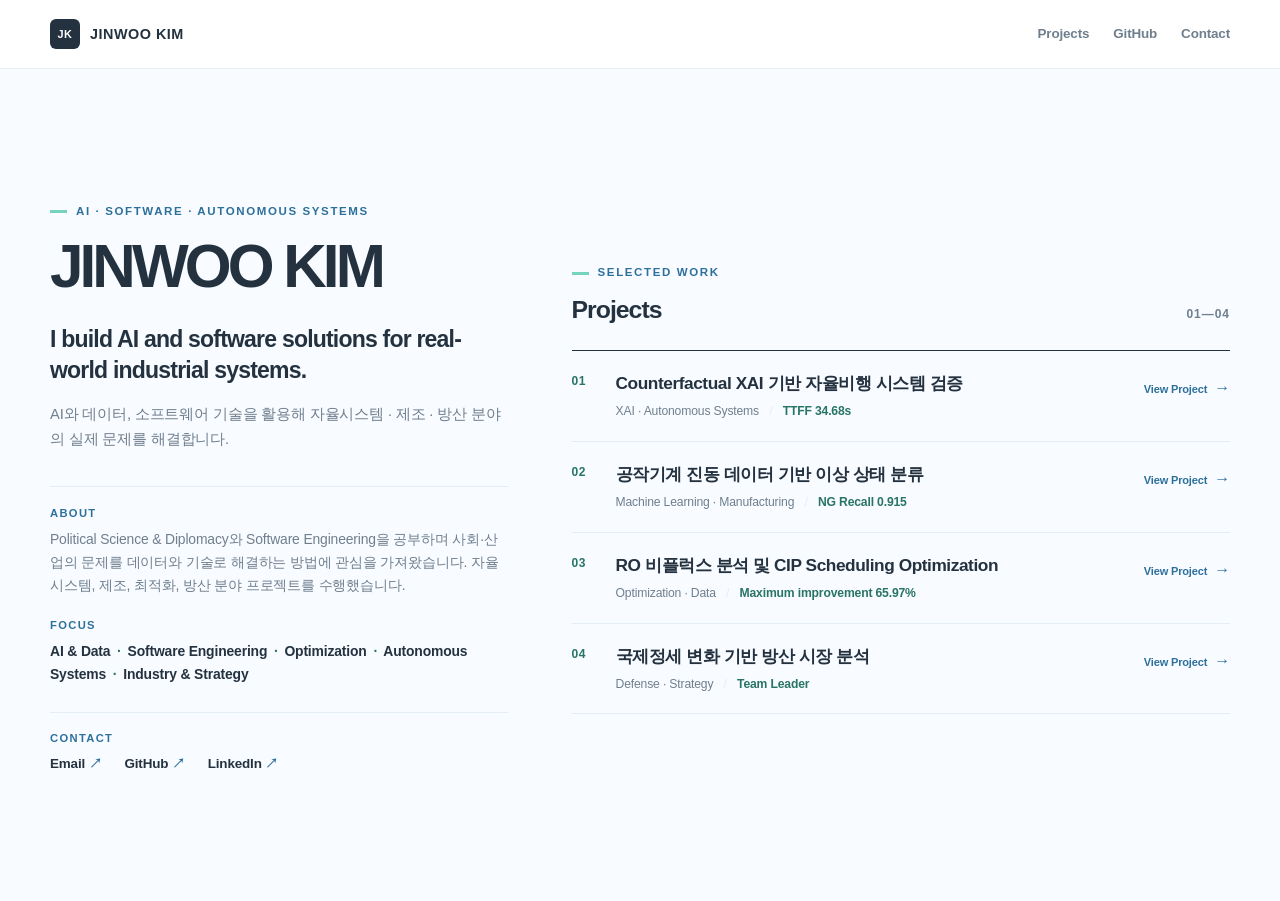
==== index.html @ 72ee658a "manual" ====
<!doctype html>
<html lang="ko">
<head>
  <meta charset="utf-8">
  <meta name="viewport" content="width=device-width, initial-scale=1">
  <title>JINWOO KIM | AI & Software Portfolio</title>
  <meta name="description" content="김진우의 AI·소프트웨어 포트폴리오. 자율시스템, 제조, 최적화, 방산 프로젝트를 소개합니다.">
  <link rel="icon" href="assets/favicon.svg" type="image/svg+xml">
  <link rel="stylesheet" href="style.css">
</head>
<body class="home-page">
  <a class="skip-link" href="#main">본문으로 건너뛰기</a>
  <nav class="nav" aria-label="주요 메뉴">
    <div class="container nav-inner">
      <a class="brand" href="index.html"><span class="brand-mark">JK</span>JINWOO KIM</a>
      <button class="nav-toggle" type="button" aria-controls="primary-navigation" aria-expanded="false" aria-label="메뉴 열기"><span></span><span></span><span></span></button>
      <div class="nav-links" id="primary-navigation">
        <a href="#projects">Projects</a>
        <a href="https://github.com/kjw0105" target="_blank" rel="noopener noreferrer">GitHub</a>
        <a href="#contact">Contact</a>
      </div>
    </div>
  </nav>

  <main class="container home-layout" id="main">
    <section class="home-intro" aria-labelledby="home-name">
      <p class="kicker">AI · Software · Autonomous Systems</p>
      <h1 id="home-name">JINWOO KIM</h1>
      <p class="home-statement">I build AI and software solutions for real-world industrial systems.</p>
      <p class="home-description">AI와 데이터, 소프트웨어 기술을 활용해 자율시스템 · 제조 · 방산 분야의 실제 문제를 해결합니다.</p>

      <div class="home-about">
        <h2>About</h2>
        <p>Political Science & Diplomacy와 Software Engineering을 공부하며 사회·산업의 문제를 데이터와 기술로 해결하는 방법에 관심을 가져왔습니다. 자율시스템, 제조, 최적화, 방산 분야 프로젝트를 수행했습니다.</p>
      </div>

      <div class="home-focus">
        <h2>Focus</h2>
        <p>AI & Data <span>·</span> Software Engineering <span>·</span> Optimization <span>·</span> Autonomous Systems <span>·</span> Industry & Strategy</p>
      </div>
    </section>

    <section class="home-projects" id="projects" aria-labelledby="projects-heading">
      <div class="home-projects-head">
        <p class="kicker">Selected Work</p>
        <h2 id="projects-heading">Projects <span>01—04</span></h2>
      </div>
      <div class="project-previews">
        <a class="project-preview" href="projects/autonomous-xai.html">
          <span class="preview-number">01</span>
          <span class="preview-content"><strong>Counterfactual XAI 기반 자율비행 시스템 검증</strong><span class="preview-meta">XAI · Autonomous Systems <span class="preview-separator">/</span> <em>TTFF 34.68s</em></span></span>
          <span class="preview-action">View Project <span aria-hidden="true">→</span></span>
        </a>
        <a class="project-preview" href="projects/manufacturing-xgb.html">
          <span class="preview-number">02</span>
          <span class="preview-content"><strong>공작기계 진동 데이터 기반 이상 상태 분류</strong><span class="preview-meta">Machine Learning · Manufacturing <span class="preview-separator">/</span> <em>NG Recall 0.915</em></span></span>
          <span class="preview-action">View Project <span aria-hidden="true">→</span></span>
        </a>
        <a class="project-preview" href="projects/ro-optimization.html">
          <span class="preview-number">03</span>
          <span class="preview-content"><strong>RO 비플럭스 분석 및 CIP Scheduling Optimization</strong><span class="preview-meta">Optimization · Data <span class="preview-separator">/</span> <em>Maximum improvement 65.97%</em></span></span>
          <span class="preview-action">View Project <span aria-hidden="true">→</span></span>
        </a>
        <a class="project-preview" href="projects/defense-strategy.html">
          <span class="preview-number">04</span>
          <span class="preview-content"><strong>국제정세 변화 기반 방산 시장 분석</strong><span class="preview-meta">Defense · Strategy <span class="preview-separator">/</span> <em>Team Leader</em></span></span>
          <span class="preview-action">View Project <span aria-hidden="true">→</span></span>
        </a>
      </div>
    </section>

    <section class="home-contact" id="contact" aria-labelledby="contact-heading">
      <h2 id="contact-heading">Contact</h2>
      <div class="contact-links">
        <a href="mailto:woozzang2016@naver.com">Email <span aria-hidden="true">↗</span></a>
        <a href="https://github.com/kjw0105" target="_blank" rel="noopener noreferrer">GitHub <span aria-hidden="true">↗</span></a>
        <a href="https://www.linkedin.com/in/%EC%A7%84%EC%9A%B0-%EA%B9%80-48b9b2416/" target="_blank" rel="noopener noreferrer">LinkedIn <span aria-hidden="true">↗</span></a>
      </div>
    </section>
  </main>
  <script src="script.js"></script>
</body>
</html>
---- style.css ----
:root {
  --bg: #F8FBFF;
  --surface: #FFFFFF;
  --ink: #243240;
  --text: #243240;
  --muted: #6F7F8E;
  --line: #E4EDF2;
  --accent: #5BA7D9;
  --accent-ink: #2D709B;
  --mint: #75D3BE;
  --mint-ink: #287564;
  --mint-soft: #EAF9F5;
  --max: 1180px;
}

* { box-sizing: border-box; }
html { scroll-behavior: smooth; scroll-padding-top: 86px; }
body {
  margin: 0;
  background: var(--bg);
  color: var(--text);
  font: 400 1rem/1.7 Inter, Pretendard, -apple-system, BlinkMacSystemFont, "Segoe UI", sans-serif;
  letter-spacing: -.01em;
}
a { color: inherit; text-decoration: none; }
:focus-visible { outline: 3px solid var(--accent-ink); outline-offset: 4px; }
.container { width: min(var(--max), calc(100% - 48px)); margin: 0 auto; }
.skip-link { position: fixed; top: -80px; left: 16px; z-index: 100; padding: 10px 16px; background: var(--ink); color: #fff; }
.skip-link:focus { top: 12px; }

/* Navigation */
.nav { position: sticky; top: 0; z-index: 30; background: var(--surface); border-bottom: 1px solid var(--line); }
.nav-inner { min-height: 68px; display: flex; align-items: center; justify-content: space-between; gap: 24px; }
.brand { display: inline-flex; align-items: center; gap: 10px; font-size: .9rem; font-weight: 800; letter-spacing: .035em; white-space: nowrap; }
.brand-mark { display: grid; place-items: center; width: 30px; height: 30px; border-radius: 6px; background: var(--ink); color: #fff; font-size: .68rem; }
.nav-links { display: flex; align-items: center; gap: 24px; color: var(--muted); font-size: .84rem; font-weight: 650; }
.nav-links a:hover { color: var(--accent-ink); }
.nav-toggle { display: none; width: 44px; height: 44px; padding: 11px; border: 1px solid var(--line); background: var(--surface); cursor: pointer; }
.nav-toggle span { display: block; height: 2px; margin: 4px 0; background: var(--ink); }

/* Shared type and sections */
.kicker { display: inline-flex; align-items: center; gap: 9px; color: var(--accent-ink); font-size: .72rem; font-weight: 800; letter-spacing: .14em; text-transform: uppercase; }
.kicker::before { content: ""; width: 17px; height: 3px; background: var(--mint); }
.grid { display: grid; gap: 24px; }
.grid-2 { grid-template-columns: repeat(2, minmax(0, 1fr)); }
.grid-3 { grid-template-columns: repeat(3, minmax(0, 1fr)); }
.card h3 { margin: 8px 0 0; color: var(--ink); font-size: 1.16rem; line-height: 1.3; }
.card p { margin: 8px 0 0; color: var(--muted); }
.focus-index { color: var(--accent-ink); font-size: .76rem; font-weight: 800; letter-spacing: .08em; }

/* Footer */
.footer { margin-top: 34px; padding: 72px 0 52px; border-top: 1px solid var(--ink); background: var(--surface); }
.footer h2 { max-width: 790px; margin: 14px 0 0; color: var(--ink); font-size: clamp(2rem, 3.5vw, 3.2rem); font-weight: 750; line-height: 1.2; letter-spacing: -.045em; }
.footer-note { margin-top: 64px; padding-top: 14px; border-top: 1px solid var(--line); color: var(--muted); font-size: .73rem; }

/* Case study pages */
.page-hero { padding: 80px 0 70px; }
.page-hero h1 { max-width: 1000px; margin: 18px 0 0; color: var(--ink); font-size: clamp(2.15rem, 4vw, 3.65rem); font-weight: 760; line-height: 1.22; letter-spacing: -.05em; }
.lead { max-width: 780px; color: var(--muted); font-size: 1.04rem; }
.page-hero .lead { max-width: 780px; margin-top: 21px; }
.page-meta { display: flex; flex-wrap: wrap; gap: 8px 0; margin-top: 27px; }
.meta-pill { padding: 0 13px; border-left: 1px solid var(--line); color: var(--muted); font-size: .78rem; font-weight: 650; }
.meta-pill:first-child { padding-left: 0; border-left: 0; }
.project-section { padding: 70px 0; border-top: 1px solid var(--line); }
.project-section h2 { margin: 0 0 20px; color: var(--accent-ink); font-size: .78rem; font-weight: 800; letter-spacing: .12em; text-transform: uppercase; }
.project-section p { max-width: 900px; color: var(--muted); }
.project-section p b { color: var(--ink); }
.project-section .callout { max-width: 900px; margin: 30px 0; padding: 0 0 0 22px; border-left: 3px solid var(--accent); color: var(--ink); font-size: clamp(1.35rem, 2.2vw, 2rem); font-weight: 680; line-height: 1.45; letter-spacing: -.035em; }
.detail-subhead { margin: 0 0 16px; color: var(--ink); font-size: 1.18rem; }
.contribution-list { margin-top: 22px; }
.contribution-list .card { min-width: 0; padding: 20px 12px 0 0; border-top: 1px solid var(--ink); }
.contribution-list .card h3 { margin-top: 12px; }
.contribution-list .card p { font-size: .9rem; }
.approach-note { margin-top: 24px; }
.flow { display: grid; grid-template-columns: repeat(6, minmax(0, 1fr)); gap: 12px; margin: 30px 0; }
.flow-four { grid-template-columns: repeat(4, minmax(0, 1fr)); }
.flow-step { min-width: 0; padding: 12px 8px 0 0; border-top: 2px solid var(--ink); }
.flow-step b { display: block; color: var(--accent-ink); font-size: .72rem; margin-bottom: 10px; }
.flow-step span { color: var(--text); font-size: .86rem; font-weight: 600; line-height: 1.4; overflow-wrap: anywhere; }
.stat-grid { display: grid; grid-template-columns: repeat(4, minmax(0, 1fr)); gap: 20px; margin: 28px 0; }
.stat-box { min-width: 0; padding-top: 13px; border-top: 1px solid var(--line); }
.stat-box strong { display: block; color: var(--ink); font-size: clamp(1.55rem, 2.8vw, 2.5rem); font-weight: 760; line-height: 1.15; letter-spacing: -.05em; overflow-wrap: anywhere; }
.stat-box span { display: block; margin-top: 6px; color: var(--muted); font-size: .78rem; }
.result-section { border-top: 2px solid var(--accent); background: var(--surface); }
.result-section .stat-grid { margin: 34px 0; }
.result-section .stat-box { border-top: 2px solid var(--mint); }
.result-section .stat-box strong { color: var(--ink); font-size: clamp(2rem, 4.1vw, 3.65rem); }
.chart-card { max-width: 960px; margin: 30px 0; padding: 28px 0 12px; border-top: 1px solid var(--line); border-bottom: 1px solid var(--line); }
.bar-row { display: grid; grid-template-columns: 110px minmax(0, 1fr) 90px; gap: 20px; align-items: center; margin: 14px 0; font-size: .86rem; }
.bar-row b { color: var(--ink); text-align: right; }
.bar-track { height: 8px; background: var(--line); overflow: hidden; }
.bar-fill { height: 100%; background: var(--accent); }
.table-wrap { max-width: 960px; overflow-x: auto; margin: 28px 0; }
table { width: 100%; border-collapse: collapse; }
caption { padding-bottom: 10px; color: var(--ink); text-align: left; font-weight: 700; }
th, td { padding: 11px 15px; border-top: 1px solid var(--line); text-align: left; font-size: .9rem; }
th { color: var(--ink); }
.em-row { color: var(--mint-ink); background: var(--mint-soft); font-weight: 700; }
.qual-result { color: var(--ink) !important; font-size: clamp(1.35rem, 2.1vw, 1.8rem); font-weight: 650; line-height: 1.5; }
.figure-placeholder { max-width: 960px; margin: 44px 0 0; }
.figure-frame { display: grid; place-items: center; min-height: 240px; padding: 24px; border: 1px dashed var(--line); background: var(--surface); color: var(--muted); text-align: center; font-size: .82rem; letter-spacing: .025em; }
.figure-frame img { display: block; width: 100%; height: auto; max-height: 620px; object-fit: contain; }
.figure-placeholder figcaption { margin-top: 10px; color: var(--muted); font-size: .77rem; font-weight: 650; }
.lesson-section { padding-top: 54px; padding-bottom: 64px; }
.lesson { max-width: 830px; padding-left: 18px; border-left: 3px solid var(--mint); }
.lesson small { color: var(--mint-ink); font-size: .73rem; font-weight: 800; letter-spacing: .12em; }
.lesson strong { display: block; margin-top: 12px; color: var(--ink); font-size: clamp(1.18rem, 1.8vw, 1.5rem); font-weight: 700; letter-spacing: -.03em; }
.lesson p { margin: 12px 0 0; color: var(--muted); }
.next-project { display: flex; align-items: center; justify-content: space-between; gap: 20px; padding: 16px 0; border-top: 1px solid var(--ink); }
.next-project small { color: var(--accent-ink); font-size: .72rem; font-weight: 750; letter-spacing: .1em; text-transform: uppercase; }
.next-project h3 { margin: 5px 0 0; color: var(--ink); font-size: clamp(1.1rem, 2vw, 1.45rem); }
.next-project > span { color: var(--accent-ink); font-size: 1.7rem; }
.next-project:hover h3 { color: var(--accent-ink); }

/* Case studies: figure and text get separate scenes */
.page-hero { display: flex; align-items: center; min-height: 75svh; padding: 76px 0; }
.page-hero > .container { width: min(var(--max), calc(100% - 48px)); }
.project-section { display: flex; align-items: center; min-height: 72svh; padding: 78px 0; }
.project-section > .container { width: min(var(--max), calc(100% - 48px)); }
.project-section.figure-scene { min-height: 88svh; background: var(--surface); }
.figure-scene .figure-placeholder { max-width: 1080px; margin: 25px 0 0; }
.figure-scene .figure-frame { min-height: min(58svh, 630px); }
.figure-scene .figure-placeholder figcaption { margin-top: 12px; }
.project-section.lesson-section { min-height: 60svh; }
.project-section.next-section { min-height: 0; padding: 34px 0; }

@media (max-width: 920px) {
  .nav-toggle { display: block; margin-left: auto; flex: none; }
  .nav-inner { position: relative; }
  .nav-links { display: none; position: absolute; top: calc(100% - 1px); left: 0; right: 0; flex-direction: column; align-items: stretch; gap: 0; padding: 12px 20px; border: 1px solid var(--line); background: var(--surface); box-shadow: 0 12px 28px rgba(36,50,64,.09); }
  .nav-links.is-open { display: flex; }
  .nav-links a { padding: 10px 8px; }
  .flow { grid-template-columns: repeat(3, minmax(0, 1fr)); }
  .flow-four { grid-template-columns: repeat(2, minmax(0, 1fr)); }
  .stat-grid { grid-template-columns: repeat(2, minmax(0, 1fr)); }
}

@media (max-width: 680px) {
  .container { width: min(var(--max), calc(100% - 32px)); }
  .page-hero h1 { font-size: clamp(2rem, 7vw, 2.8rem); }
  .grid-2, .grid-3 { grid-template-columns: 1fr; }
  .flow, .flow-four { grid-template-columns: repeat(2, minmax(0, 1fr)); }
  .figure-frame { min-height: 180px; }
  .page-hero, .project-section, .project-section.figure-scene, .project-section.lesson-section { min-height: 0; }
  .page-hero > .container, .project-section > .container { width: min(var(--max), calc(100% - 32px)); }
  .page-hero { display: block; padding: 72px 0; }
  .project-section { display: block; padding: 68px 0; }
  .project-section.figure-scene { padding: 70px 0; }
  .figure-scene .figure-frame { min-height: 260px; }
}

@media (max-width: 420px) {
  .brand { font-size: .78rem; }
  .bar-row { grid-template-columns: 65px minmax(0, 1fr) 68px; gap: 9px; font-size: .75rem; }
  .stat-grid { gap: 16px; }
  .stat-box strong { font-size: 1.55rem; }
}

@media (prefers-reduced-motion: reduce) {
  html { scroll-behavior: auto; }
}

/* Home: a compact index to the four case studies */
.home-layout {
  display: grid;
  grid-template-areas: "intro projects" "contact projects";
  grid-template-columns: minmax(0, .82fr) minmax(0, 1.18fr);
  grid-template-rows: auto auto;
  column-gap: clamp(44px, 5vw, 86px);
  row-gap: 26px;
  align-content: center;
  min-height: calc(100svh - 68px);
  padding: clamp(42px, 5vh, 70px) 0;
}
.home-layout > section { min-width: 0; padding: 0; }
.home-intro { grid-area: intro; }
.home-intro .kicker, .home-projects-head .kicker { margin: 0; }
.home-intro h1 {
  margin: 15px 0 0;
  color: var(--ink);
  font-size: clamp(3rem, 4.7vw, 4.5rem);
  font-weight: 800;
  line-height: 1.02;
  letter-spacing: -.065em;
  white-space: nowrap;
}
.home-statement { max-width: 560px; margin: 26px 0 0; color: var(--ink); font-size: clamp(1.22rem, 1.8vw, 1.55rem); font-weight: 650; line-height: 1.36; letter-spacing: -.035em; }
.home-description { max-width: 540px; margin: 16px 0 0; color: var(--muted); font-size: .92rem; line-height: 1.65; }
.home-about { margin-top: 35px; padding-top: 17px; border-top: 1px solid var(--line); }
.home-focus { margin-top: 19px; }
.home-about h2, .home-focus h2, .home-contact h2 { margin: 0 0 5px; color: var(--accent-ink); font-size: .7rem; font-weight: 800; letter-spacing: .12em; text-transform: uppercase; }
.home-about p, .home-focus p { margin: 0; color: var(--muted); font-size: .87rem; line-height: 1.65; }
.home-focus p { color: var(--ink); font-weight: 600; }
.home-focus p span { margin: 0 3px; color: var(--mint-ink); }
.home-projects { grid-area: projects; align-self: center; }
.home-projects-head { margin-bottom: 19px; }
.home-projects-head h2 { display: flex; align-items: baseline; justify-content: space-between; gap: 15px; margin: 6px 0 0; color: var(--ink); font-size: 1.55rem; font-weight: 750; letter-spacing: -.04em; }
.home-projects-head h2 span { color: var(--muted); font-size: .75rem; font-weight: 700; letter-spacing: .08em; }
.project-previews { border-top: 1px solid var(--ink); }
.project-preview {
  display: grid;
  grid-template-columns: 28px minmax(0, 1fr) auto;
  gap: 16px;
  align-items: start;
  padding: 20px 0;
  border-bottom: 1px solid var(--line);
  transition: border-color .2s, background .2s;
}
.preview-number { color: var(--mint-ink); font-size: .75rem; font-weight: 800; letter-spacing: .04em; }
.preview-content { display: grid; gap: 8px; min-width: 0; }
.preview-content strong { color: var(--ink); font-size: clamp(1.01rem, 1.35vw, 1.19rem); font-weight: 720; line-height: 1.4; letter-spacing: -.025em; overflow-wrap: anywhere; }
.preview-meta { color: var(--muted); font-size: .76rem; line-height: 1.45; }
.preview-meta em { color: var(--mint-ink); font-style: normal; font-weight: 750; }
.preview-separator { margin: 0 7px; color: var(--line); }
.preview-action { padding-top: 3px; color: var(--accent-ink); font-size: .69rem; font-weight: 800; white-space: nowrap; }
.preview-action span { margin-left: 4px; font-size: 1rem; }
.project-preview:hover { border-bottom-color: var(--mint); background: var(--mint-soft); }
.project-preview:hover .preview-content strong, .project-preview:hover .preview-action { color: var(--accent-ink); }
.home-contact { grid-area: contact; border-top: 1px solid var(--line); padding-top: 16px !important; }
.contact-links { display: flex; flex-wrap: wrap; gap: 8px 23px; }
.contact-links a { color: var(--ink); font-size: .84rem; font-weight: 700; }
.contact-links a span { color: var(--accent-ink); }
.contact-links a:hover { color: var(--mint-ink); }

/* Case study navigation */
.case-back { margin-left: auto; color: var(--accent-ink); font-size: .85rem; font-weight: 750; }
.case-back:hover { color: var(--mint-ink); }

@media (max-width: 980px) {
  .home-layout { grid-template-areas: "intro" "projects" "contact"; grid-template-columns: minmax(0, 1fr); min-height: 0; gap: 48px; padding: 65px 0 55px; }
  .home-intro h1 { font-size: clamp(3.2rem, 7vw, 4.5rem); }
  .home-about { max-width: 700px; }
  .home-projects { width: 100%; }
  .preview-content strong { font-size: 1.12rem; }
}

@media (max-width: 680px) {
  .home-layout { gap: 42px; padding: 54px 0 48px; }
  .home-intro h1 { font-size: clamp(2.7rem, 10.5vw, 3.8rem); }
  .home-statement { margin-top: 22px; font-size: 1.27rem; }
  .home-about { margin-top: 28px; }
  .project-preview { grid-template-columns: 26px minmax(0, 1fr); gap: 6px 12px; padding: 19px 0; }
  .preview-action { grid-column: 2; padding: 0; }
  .preview-meta { display: block; }
  .preview-separator { margin: 0 4px; }
  .home-contact { padding-top: 19px !important; }
}

@media (max-width: 380px) {
  .home-intro h1 { font-size: 2.55rem; }
  .preview-meta { font-size: .72rem; }
}

@media (prefers-reduced-motion: reduce) {
  .project-preview { transition: none; }
}
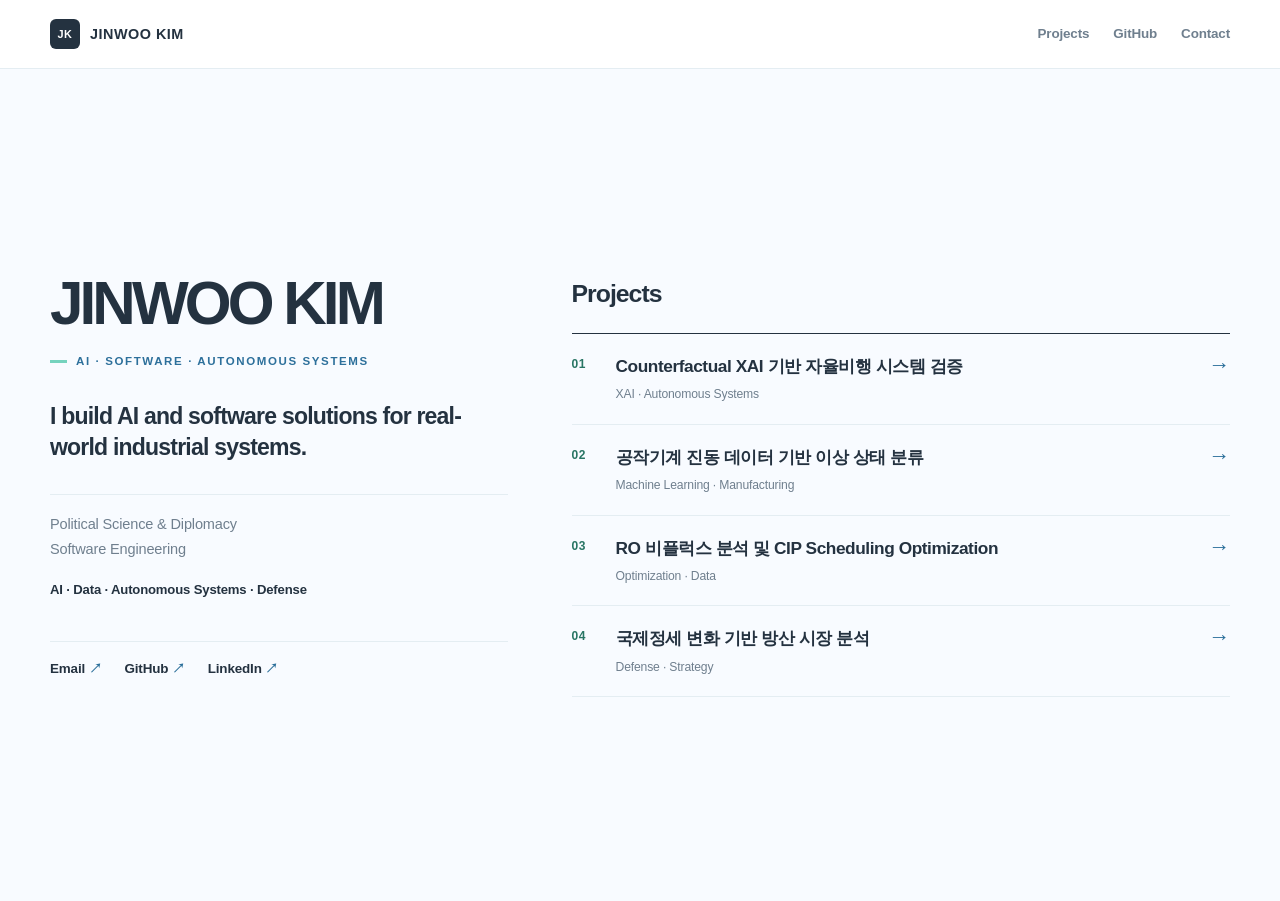
==== commit 011a5aa0: "completely divide" ====
--- a/index.html
+++ b/index.html
@@ -24,53 +24,42 @@
 
   <main class="container home-layout" id="main">
     <section class="home-intro" aria-labelledby="home-name">
+      <h1 id="home-name">JINWOO KIM</h1>
       <p class="kicker">AI · Software · Autonomous Systems</p>
-      <h1 id="home-name">JINWOO KIM</h1>
       <p class="home-statement">I build AI and software solutions for real-world industrial systems.</p>
-      <p class="home-description">AI와 데이터, 소프트웨어 기술을 활용해 자율시스템 · 제조 · 방산 분야의 실제 문제를 해결합니다.</p>
-
-      <div class="home-about">
-        <h2>About</h2>
-        <p>Political Science & Diplomacy와 Software Engineering을 공부하며 사회·산업의 문제를 데이터와 기술로 해결하는 방법에 관심을 가져왔습니다. 자율시스템, 제조, 최적화, 방산 분야 프로젝트를 수행했습니다.</p>
-      </div>
-
-      <div class="home-focus">
-        <h2>Focus</h2>
-        <p>AI & Data <span>·</span> Software Engineering <span>·</span> Optimization <span>·</span> Autonomous Systems <span>·</span> Industry & Strategy</p>
-      </div>
+      <p class="home-education">Political Science & Diplomacy<br>Software Engineering</p>
+      <p class="home-focus">AI · Data · Autonomous Systems · Defense</p>
     </section>
 
     <section class="home-projects" id="projects" aria-labelledby="projects-heading">
       <div class="home-projects-head">
-        <p class="kicker">Selected Work</p>
-        <h2 id="projects-heading">Projects <span>01—04</span></h2>
+        <h2 id="projects-heading">Projects</h2>
       </div>
       <div class="project-previews">
         <a class="project-preview" href="projects/autonomous-xai.html">
           <span class="preview-number">01</span>
-          <span class="preview-content"><strong>Counterfactual XAI 기반 자율비행 시스템 검증</strong><span class="preview-meta">XAI · Autonomous Systems <span class="preview-separator">/</span> <em>TTFF 34.68s</em></span></span>
-          <span class="preview-action">View Project <span aria-hidden="true">→</span></span>
+          <span class="preview-content"><strong>Counterfactual XAI 기반 자율비행 시스템 검증</strong><span class="preview-meta">XAI · Autonomous Systems</span></span>
+          <span class="preview-action" aria-hidden="true">→</span>
         </a>
         <a class="project-preview" href="projects/manufacturing-xgb.html">
           <span class="preview-number">02</span>
-          <span class="preview-content"><strong>공작기계 진동 데이터 기반 이상 상태 분류</strong><span class="preview-meta">Machine Learning · Manufacturing <span class="preview-separator">/</span> <em>NG Recall 0.915</em></span></span>
-          <span class="preview-action">View Project <span aria-hidden="true">→</span></span>
+          <span class="preview-content"><strong>공작기계 진동 데이터 기반 이상 상태 분류</strong><span class="preview-meta">Machine Learning · Manufacturing</span></span>
+          <span class="preview-action" aria-hidden="true">→</span>
         </a>
         <a class="project-preview" href="projects/ro-optimization.html">
           <span class="preview-number">03</span>
-          <span class="preview-content"><strong>RO 비플럭스 분석 및 CIP Scheduling Optimization</strong><span class="preview-meta">Optimization · Data <span class="preview-separator">/</span> <em>Maximum improvement 65.97%</em></span></span>
-          <span class="preview-action">View Project <span aria-hidden="true">→</span></span>
+          <span class="preview-content"><strong>RO 비플럭스 분석 및 CIP Scheduling Optimization</strong><span class="preview-meta">Optimization · Data</span></span>
+          <span class="preview-action" aria-hidden="true">→</span>
         </a>
         <a class="project-preview" href="projects/defense-strategy.html">
           <span class="preview-number">04</span>
-          <span class="preview-content"><strong>국제정세 변화 기반 방산 시장 분석</strong><span class="preview-meta">Defense · Strategy <span class="preview-separator">/</span> <em>Team Leader</em></span></span>
-          <span class="preview-action">View Project <span aria-hidden="true">→</span></span>
+          <span class="preview-content"><strong>국제정세 변화 기반 방산 시장 분석</strong><span class="preview-meta">Defense · Strategy</span></span>
+          <span class="preview-action" aria-hidden="true">→</span>
         </a>
       </div>
     </section>
 
-    <section class="home-contact" id="contact" aria-labelledby="contact-heading">
-      <h2 id="contact-heading">Contact</h2>
+    <section class="home-contact" id="contact" aria-label="Contact">
       <div class="contact-links">
         <a href="mailto:woozzang2016@naver.com">Email <span aria-hidden="true">↗</span></a>
         <a href="https://github.com/kjw0105" target="_blank" rel="noopener noreferrer">GitHub <span aria-hidden="true">↗</span></a>
--- a/style.css
+++ b/style.css
@@ -174,9 +174,9 @@
 }
 .home-layout > section { min-width: 0; padding: 0; }
 .home-intro { grid-area: intro; }
-.home-intro .kicker, .home-projects-head .kicker { margin: 0; }
+.home-intro .kicker { margin: 18px 0 0; }
 .home-intro h1 {
-  margin: 15px 0 0;
+  margin: 0;
   color: var(--ink);
   font-size: clamp(3rem, 4.7vw, 4.5rem);
   font-weight: 800;
@@ -184,18 +184,12 @@
   letter-spacing: -.065em;
   white-space: nowrap;
 }
-.home-statement { max-width: 560px; margin: 26px 0 0; color: var(--ink); font-size: clamp(1.22rem, 1.8vw, 1.55rem); font-weight: 650; line-height: 1.36; letter-spacing: -.035em; }
-.home-description { max-width: 540px; margin: 16px 0 0; color: var(--muted); font-size: .92rem; line-height: 1.65; }
-.home-about { margin-top: 35px; padding-top: 17px; border-top: 1px solid var(--line); }
-.home-focus { margin-top: 19px; }
-.home-about h2, .home-focus h2, .home-contact h2 { margin: 0 0 5px; color: var(--accent-ink); font-size: .7rem; font-weight: 800; letter-spacing: .12em; text-transform: uppercase; }
-.home-about p, .home-focus p { margin: 0; color: var(--muted); font-size: .87rem; line-height: 1.65; }
-.home-focus p { color: var(--ink); font-weight: 600; }
-.home-focus p span { margin: 0 3px; color: var(--mint-ink); }
+.home-statement { max-width: 560px; margin: 29px 0 0; color: var(--ink); font-size: clamp(1.22rem, 1.8vw, 1.55rem); font-weight: 650; line-height: 1.36; letter-spacing: -.035em; }
+.home-education { margin: 31px 0 0; padding-top: 17px; border-top: 1px solid var(--line); color: var(--muted); font-size: .91rem; line-height: 1.7; }
+.home-focus { margin: 18px 0 0; color: var(--ink); font-size: .82rem; font-weight: 700; line-height: 1.5; }
 .home-projects { grid-area: projects; align-self: center; }
-.home-projects-head { margin-bottom: 19px; }
-.home-projects-head h2 { display: flex; align-items: baseline; justify-content: space-between; gap: 15px; margin: 6px 0 0; color: var(--ink); font-size: 1.55rem; font-weight: 750; letter-spacing: -.04em; }
-.home-projects-head h2 span { color: var(--muted); font-size: .75rem; font-weight: 700; letter-spacing: .08em; }
+.home-projects-head { margin-bottom: 18px; }
+.home-projects-head h2 { margin: 0; color: var(--ink); font-size: 1.55rem; font-weight: 750; letter-spacing: -.04em; }
 .project-previews { border-top: 1px solid var(--ink); }
 .project-preview {
   display: grid;
@@ -210,10 +204,7 @@
 .preview-content { display: grid; gap: 8px; min-width: 0; }
 .preview-content strong { color: var(--ink); font-size: clamp(1.01rem, 1.35vw, 1.19rem); font-weight: 720; line-height: 1.4; letter-spacing: -.025em; overflow-wrap: anywhere; }
 .preview-meta { color: var(--muted); font-size: .76rem; line-height: 1.45; }
-.preview-meta em { color: var(--mint-ink); font-style: normal; font-weight: 750; }
-.preview-separator { margin: 0 7px; color: var(--line); }
-.preview-action { padding-top: 3px; color: var(--accent-ink); font-size: .69rem; font-weight: 800; white-space: nowrap; }
-.preview-action span { margin-left: 4px; font-size: 1rem; }
+.preview-action { color: var(--accent-ink); font-size: 1.35rem; line-height: 1; }
 .project-preview:hover { border-bottom-color: var(--mint); background: var(--mint-soft); }
 .project-preview:hover .preview-content strong, .project-preview:hover .preview-action { color: var(--accent-ink); }
 .home-contact { grid-area: contact; border-top: 1px solid var(--line); padding-top: 16px !important; }
@@ -229,7 +220,6 @@
 @media (max-width: 980px) {
   .home-layout { grid-template-areas: "intro" "projects" "contact"; grid-template-columns: minmax(0, 1fr); min-height: 0; gap: 48px; padding: 65px 0 55px; }
   .home-intro h1 { font-size: clamp(3.2rem, 7vw, 4.5rem); }
-  .home-about { max-width: 700px; }
   .home-projects { width: 100%; }
   .preview-content strong { font-size: 1.12rem; }
 }
@@ -238,11 +228,8 @@
   .home-layout { gap: 42px; padding: 54px 0 48px; }
   .home-intro h1 { font-size: clamp(2.7rem, 10.5vw, 3.8rem); }
   .home-statement { margin-top: 22px; font-size: 1.27rem; }
-  .home-about { margin-top: 28px; }
-  .project-preview { grid-template-columns: 26px minmax(0, 1fr); gap: 6px 12px; padding: 19px 0; }
-  .preview-action { grid-column: 2; padding: 0; }
-  .preview-meta { display: block; }
-  .preview-separator { margin: 0 4px; }
+  .home-education { margin-top: 27px; }
+  .project-preview { grid-template-columns: 26px minmax(0, 1fr) 20px; gap: 12px; padding: 19px 0; }
   .home-contact { padding-top: 19px !important; }
 }
 
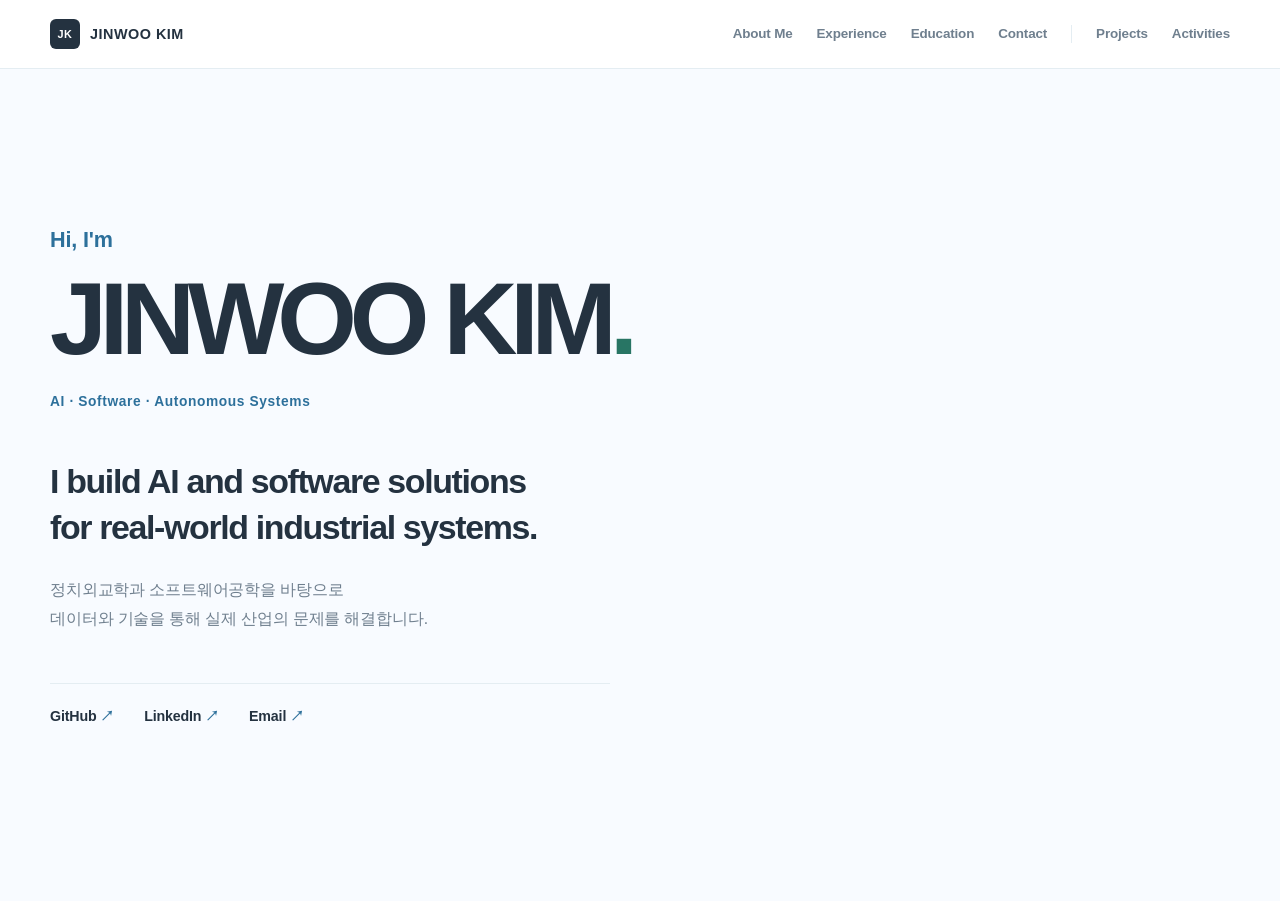
==== commit 27891bd0: "real" ====
--- a/index.html
+++ b/index.html
@@ -4,68 +4,37 @@
   <meta charset="utf-8">
   <meta name="viewport" content="width=device-width, initial-scale=1">
   <title>JINWOO KIM | AI & Software Portfolio</title>
-  <meta name="description" content="김진우의 AI·소프트웨어 포트폴리오. 자율시스템, 제조, 최적화, 방산 프로젝트를 소개합니다.">
+  <meta name="description" content="김진우의 AI·소프트웨어 포트폴리오.">
   <link rel="icon" href="assets/favicon.svg" type="image/svg+xml">
   <link rel="stylesheet" href="style.css">
 </head>
-<body class="home-page">
+<body>
   <a class="skip-link" href="#main">본문으로 건너뛰기</a>
   <nav class="nav" aria-label="주요 메뉴">
     <div class="container nav-inner">
       <a class="brand" href="index.html"><span class="brand-mark">JK</span>JINWOO KIM</a>
       <button class="nav-toggle" type="button" aria-controls="primary-navigation" aria-expanded="false" aria-label="메뉴 열기"><span></span><span></span><span></span></button>
       <div class="nav-links" id="primary-navigation">
-        <a href="#projects">Projects</a>
-        <a href="https://github.com/kjw0105" target="_blank" rel="noopener noreferrer">GitHub</a>
-        <a href="#contact">Contact</a>
+        <a href="about/">About Me</a><a href="experience/">Experience</a><a href="education/">Education</a><a href="contact/">Contact</a>
+        <span class="nav-divider" aria-hidden="true"></span>
+        <a href="projects/">Projects</a><a href="activities/">Activities</a>
       </div>
     </div>
   </nav>
 
-  <main class="container home-layout" id="main">
-    <section class="home-intro" aria-labelledby="home-name">
-      <h1 id="home-name">JINWOO KIM</h1>
-      <p class="kicker">AI · Software · Autonomous Systems</p>
-      <p class="home-statement">I build AI and software solutions for real-world industrial systems.</p>
-      <p class="home-education">Political Science & Diplomacy<br>Software Engineering</p>
-      <p class="home-focus">AI · Data · Autonomous Systems · Defense</p>
-    </section>
-
-    <section class="home-projects" id="projects" aria-labelledby="projects-heading">
-      <div class="home-projects-head">
-        <h2 id="projects-heading">Projects</h2>
-      </div>
-      <div class="project-previews">
-        <a class="project-preview" href="projects/autonomous-xai.html">
-          <span class="preview-number">01</span>
-          <span class="preview-content"><strong>Counterfactual XAI 기반 자율비행 시스템 검증</strong><span class="preview-meta">XAI · Autonomous Systems</span></span>
-          <span class="preview-action" aria-hidden="true">→</span>
-        </a>
-        <a class="project-preview" href="projects/manufacturing-xgb.html">
-          <span class="preview-number">02</span>
-          <span class="preview-content"><strong>공작기계 진동 데이터 기반 이상 상태 분류</strong><span class="preview-meta">Machine Learning · Manufacturing</span></span>
-          <span class="preview-action" aria-hidden="true">→</span>
-        </a>
-        <a class="project-preview" href="projects/ro-optimization.html">
-          <span class="preview-number">03</span>
-          <span class="preview-content"><strong>RO 비플럭스 분석 및 CIP Scheduling Optimization</strong><span class="preview-meta">Optimization · Data</span></span>
-          <span class="preview-action" aria-hidden="true">→</span>
-        </a>
-        <a class="project-preview" href="projects/defense-strategy.html">
-          <span class="preview-number">04</span>
-          <span class="preview-content"><strong>국제정세 변화 기반 방산 시장 분석</strong><span class="preview-meta">Defense · Strategy</span></span>
-          <span class="preview-action" aria-hidden="true">→</span>
-        </a>
-      </div>
-    </section>
-
-    <section class="home-contact" id="contact" aria-label="Contact">
-      <div class="contact-links">
-        <a href="mailto:woozzang2016@naver.com">Email <span aria-hidden="true">↗</span></a>
+  <main class="landing container" id="main">
+    <div class="landing-content">
+      <p class="landing-hello">Hi, I'm</p>
+      <h1>JINWOO KIM<span class="landing-period">.</span></h1>
+      <p class="landing-fields">AI · Software · Autonomous Systems</p>
+      <p class="landing-statement">I build AI and software solutions<br class="desktop-break"> for real-world industrial systems.</p>
+      <p class="landing-description">정치외교학과 소프트웨어공학을 바탕으로<br class="desktop-break"> 데이터와 기술을 통해 실제 산업의 문제를 해결합니다.</p>
+      <div class="landing-links" aria-label="연락처와 프로필">
         <a href="https://github.com/kjw0105" target="_blank" rel="noopener noreferrer">GitHub <span aria-hidden="true">↗</span></a>
         <a href="https://www.linkedin.com/in/%EC%A7%84%EC%9A%B0-%EA%B9%80-48b9b2416/" target="_blank" rel="noopener noreferrer">LinkedIn <span aria-hidden="true">↗</span></a>
+        <a href="mailto:woozzang2016@naver.com">Email <span aria-hidden="true">↗</span></a>
       </div>
-    </section>
+    </div>
   </main>
   <script src="script.js"></script>
 </body>
--- a/style.css
+++ b/style.css
@@ -160,84 +160,85 @@
   html { scroll-behavior: auto; }
 }
 
-/* Home: a compact index to the four case studies */
-.home-layout {
-  display: grid;
-  grid-template-areas: "intro projects" "contact projects";
-  grid-template-columns: minmax(0, .82fr) minmax(0, 1.18fr);
-  grid-template-rows: auto auto;
-  column-gap: clamp(44px, 5vw, 86px);
-  row-gap: 26px;
-  align-content: center;
-  min-height: calc(100svh - 68px);
-  padding: clamp(42px, 5vh, 70px) 0;
-}
-.home-layout > section { min-width: 0; padding: 0; }
-.home-intro { grid-area: intro; }
-.home-intro .kicker { margin: 18px 0 0; }
-.home-intro h1 {
-  margin: 0;
-  color: var(--ink);
-  font-size: clamp(3rem, 4.7vw, 4.5rem);
-  font-weight: 800;
-  line-height: 1.02;
-  letter-spacing: -.065em;
-  white-space: nowrap;
-}
-.home-statement { max-width: 560px; margin: 29px 0 0; color: var(--ink); font-size: clamp(1.22rem, 1.8vw, 1.55rem); font-weight: 650; line-height: 1.36; letter-spacing: -.035em; }
-.home-education { margin: 31px 0 0; padding-top: 17px; border-top: 1px solid var(--line); color: var(--muted); font-size: .91rem; line-height: 1.7; }
-.home-focus { margin: 18px 0 0; color: var(--ink); font-size: .82rem; font-weight: 700; line-height: 1.5; }
-.home-projects { grid-area: projects; align-self: center; }
-.home-projects-head { margin-bottom: 18px; }
-.home-projects-head h2 { margin: 0; color: var(--ink); font-size: 1.55rem; font-weight: 750; letter-spacing: -.04em; }
-.project-previews { border-top: 1px solid var(--ink); }
-.project-preview {
-  display: grid;
-  grid-template-columns: 28px minmax(0, 1fr) auto;
-  gap: 16px;
-  align-items: start;
-  padding: 20px 0;
-  border-bottom: 1px solid var(--line);
-  transition: border-color .2s, background .2s;
-}
-.preview-number { color: var(--mint-ink); font-size: .75rem; font-weight: 800; letter-spacing: .04em; }
-.preview-content { display: grid; gap: 8px; min-width: 0; }
-.preview-content strong { color: var(--ink); font-size: clamp(1.01rem, 1.35vw, 1.19rem); font-weight: 720; line-height: 1.4; letter-spacing: -.025em; overflow-wrap: anywhere; }
-.preview-meta { color: var(--muted); font-size: .76rem; line-height: 1.45; }
-.preview-action { color: var(--accent-ink); font-size: 1.35rem; line-height: 1; }
-.project-preview:hover { border-bottom-color: var(--mint); background: var(--mint-soft); }
-.project-preview:hover .preview-content strong, .project-preview:hover .preview-action { color: var(--accent-ink); }
-.home-contact { grid-area: contact; border-top: 1px solid var(--line); padding-top: 16px !important; }
-.contact-links { display: flex; flex-wrap: wrap; gap: 8px 23px; }
-.contact-links a { color: var(--ink); font-size: .84rem; font-weight: 700; }
-.contact-links a span { color: var(--accent-ink); }
-.contact-links a:hover { color: var(--mint-ink); }
-
-/* Case study navigation */
-.case-back { margin-left: auto; color: var(--accent-ink); font-size: .85rem; font-weight: 750; }
-.case-back:hover { color: var(--mint-ink); }
-
-@media (max-width: 980px) {
-  .home-layout { grid-template-areas: "intro" "projects" "contact"; grid-template-columns: minmax(0, 1fr); min-height: 0; gap: 48px; padding: 65px 0 55px; }
-  .home-intro h1 { font-size: clamp(3.2rem, 7vw, 4.5rem); }
-  .home-projects { width: 100%; }
-  .preview-content strong { font-size: 1.12rem; }
+/* Shared navigation for every page */
+.nav-divider { width: 1px; height: 18px; background: var(--line); }
+.nav-links a[aria-current="page"] { color: var(--accent-ink); }
+.nav-links a[aria-current="page"]::after { content: ""; display: block; height: 2px; background: var(--mint); }
+
+/* Home: introduction only */
+.landing { display: flex; align-items: center; min-height: calc(100svh - 68px); padding: 70px 0 90px; }
+.landing-content { max-width: 1060px; }
+.landing-hello { margin: 0 0 8px; color: var(--accent-ink); font-size: clamp(1rem, 1.7vw, 1.35rem); font-weight: 700; }
+.landing h1 { margin: 0; color: var(--ink); font-size: clamp(4rem, 8vw, 7.5rem); font-weight: 800; line-height: 1.02; letter-spacing: -.07em; }
+.landing-period { color: var(--mint-ink); }
+.landing-fields { margin: 19px 0 0; color: var(--accent-ink); font-size: .86rem; font-weight: 800; letter-spacing: .045em; }
+.landing-statement { max-width: 840px; margin: 46px 0 0; color: var(--ink); font-size: clamp(1.55rem, 2.65vw, 2.35rem); font-weight: 650; line-height: 1.34; letter-spacing: -.04em; }
+.landing-description { margin: 26px 0 0; color: var(--muted); font-size: clamp(.98rem, 1.2vw, 1.1rem); line-height: 1.8; }
+.landing-links { display: flex; flex-wrap: wrap; gap: 16px 30px; max-width: 560px; margin-top: 50px; padding-top: 20px; border-top: 1px solid var(--line); }
+.landing-links a { color: var(--ink); font-size: .89rem; font-weight: 750; }
+.landing-links a span { color: var(--accent-ink); }
+.landing-links a:hover { color: var(--mint-ink); }
+
+/* Editorial index pages */
+.interior { min-height: calc(100svh - 68px); padding: clamp(68px, 8vw, 110px) 0 120px; }
+.interior-heading { max-width: 1000px; }
+.interior-heading .kicker { margin: 0; }
+.interior-heading h1 { margin: 17px 0 0; color: var(--ink); font-size: clamp(2.45rem, 4.6vw, 4.25rem); font-weight: 760; line-height: 1.18; letter-spacing: -.055em; }
+.about-layout { display: grid; grid-template-columns: minmax(0, .92fr) minmax(0, 1.08fr); gap: clamp(48px, 8vw, 118px); margin-top: 78px; padding-top: 24px; border-top: 1px solid var(--ink); }
+.about-lead { margin: 0; color: var(--ink); font-size: clamp(1.25rem, 2vw, 1.68rem); font-weight: 650; line-height: 1.55; letter-spacing: -.035em; }
+.about-prose p { margin: 0 0 20px; color: var(--muted); font-size: .96rem; line-height: 1.85; }
+.interest-line { display: grid; grid-template-columns: 220px minmax(0, 1fr); gap: 20px; margin-top: 44px; padding-top: 18px; border-top: 1px solid var(--line); }
+.interest-line span, .experience-date, .education-label, .activity-index { color: var(--accent-ink); font-size: .75rem; font-weight: 800; letter-spacing: .07em; }
+.interest-line p { margin: 0; color: var(--ink); font-size: .88rem; font-weight: 650; }
+
+/* Experience and activities are text timelines */
+.experience-list, .activity-list, .education-list, .project-menu, .contact-list { margin-top: 72px; border-top: 1px solid var(--ink); }
+.experience-row, .activity-row, .education-row { display: grid; grid-template-columns: 230px minmax(0, 1fr); gap: 32px; padding: 26px 0; border-bottom: 1px solid var(--line); }
+.experience-row h2, .activity-row h2, .education-row h2 { margin: 0; color: var(--ink); font-size: clamp(1.15rem, 1.7vw, 1.45rem); font-weight: 730; line-height: 1.35; letter-spacing: -.025em; }
+.experience-row p, .activity-row p, .education-row p { max-width: 740px; margin: 9px 0 0; color: var(--muted); font-size: .93rem; line-height: 1.7; }
+
+/* Project index: navigation, not case-study content */
+.project-menu-item { display: grid; grid-template-columns: 70px minmax(0, 1fr) 36px; gap: 20px; align-items: start; padding: 28px 0; border-bottom: 1px solid var(--line); transition: background .2s, border-color .2s; }
+.preview-number { color: var(--mint-ink); font-size: .84rem; font-weight: 800; }
+.menu-content { display: grid; gap: 8px; min-width: 0; }
+.menu-content strong { color: var(--ink); font-size: clamp(1.2rem, 2vw, 1.75rem); font-weight: 720; line-height: 1.35; letter-spacing: -.035em; overflow-wrap: anywhere; }
+.menu-content > span { color: var(--muted); font-size: .85rem; }
+.menu-arrow { color: var(--accent-ink); font-size: 1.6rem; line-height: 1; }
+.project-menu-item:hover { border-bottom-color: var(--mint); background: var(--mint-soft); }
+.project-menu-item:hover .menu-content strong, .project-menu-item:hover .menu-arrow { color: var(--accent-ink); }
+
+/* Contact stays deliberately brief */
+.contact-page { max-width: 1180px; }
+.contact-list { max-width: 850px; }
+.contact-list a { display: grid; grid-template-columns: 130px minmax(0, 1fr) 24px; gap: 18px; align-items: center; padding: 22px 0; border-bottom: 1px solid var(--line); }
+.contact-list a > span:first-child { color: var(--accent-ink); font-size: .76rem; font-weight: 800; letter-spacing: .06em; }
+.contact-list strong { color: var(--ink); font-size: clamp(1.05rem, 1.9vw, 1.45rem); font-weight: 680; overflow-wrap: anywhere; }
+.contact-list a > span:last-child { color: var(--accent-ink); font-size: 1.2rem; }
+.contact-list a:hover strong { color: var(--mint-ink); }
+
+@media (max-width: 920px) {
+  .nav-divider { width: auto; height: 1px; margin: 8px 0; }
+  .nav-links a[aria-current="page"]::after { display: none; }
+  .about-layout { grid-template-columns: 1fr; gap: 24px; }
 }
 
 @media (max-width: 680px) {
-  .home-layout { gap: 42px; padding: 54px 0 48px; }
-  .home-intro h1 { font-size: clamp(2.7rem, 10.5vw, 3.8rem); }
-  .home-statement { margin-top: 22px; font-size: 1.27rem; }
-  .home-education { margin-top: 27px; }
-  .project-preview { grid-template-columns: 26px minmax(0, 1fr) 20px; gap: 12px; padding: 19px 0; }
-  .home-contact { padding-top: 19px !important; }
-}
-
-@media (max-width: 380px) {
-  .home-intro h1 { font-size: 2.55rem; }
-  .preview-meta { font-size: .72rem; }
+  .landing { min-height: 0; padding: 90px 0 110px; }
+  .landing h1 { font-size: clamp(3.2rem, 11vw, 5rem); }
+  .landing-statement { margin-top: 38px; font-size: clamp(1.45rem, 6vw, 1.85rem); }
+  .landing-description { margin-top: 22px; }
+  .desktop-break { display: none; }
+  .landing-links { margin-top: 42px; }
+  .interior { min-height: 0; padding: 66px 0 90px; }
+  .interior-heading h1 { font-size: clamp(2.2rem, 9vw, 3.3rem); }
+  .about-layout, .experience-list, .activity-list, .education-list, .project-menu, .contact-list { margin-top: 46px; }
+  .interest-line, .experience-row, .activity-row, .education-row { grid-template-columns: 1fr; gap: 11px; }
+  .project-menu-item { grid-template-columns: 35px minmax(0, 1fr) 24px; gap: 11px; padding: 25px 0; }
+  .menu-content strong { font-size: 1.2rem; }
+  .contact-list a { grid-template-columns: 1fr 24px; gap: 4px 12px; }
+  .contact-list a > span:first-child { grid-column: 1 / -1; }
 }
 
 @media (prefers-reduced-motion: reduce) {
-  .project-preview { transition: none; }
-}
+  .project-menu-item { transition: none; }
+}
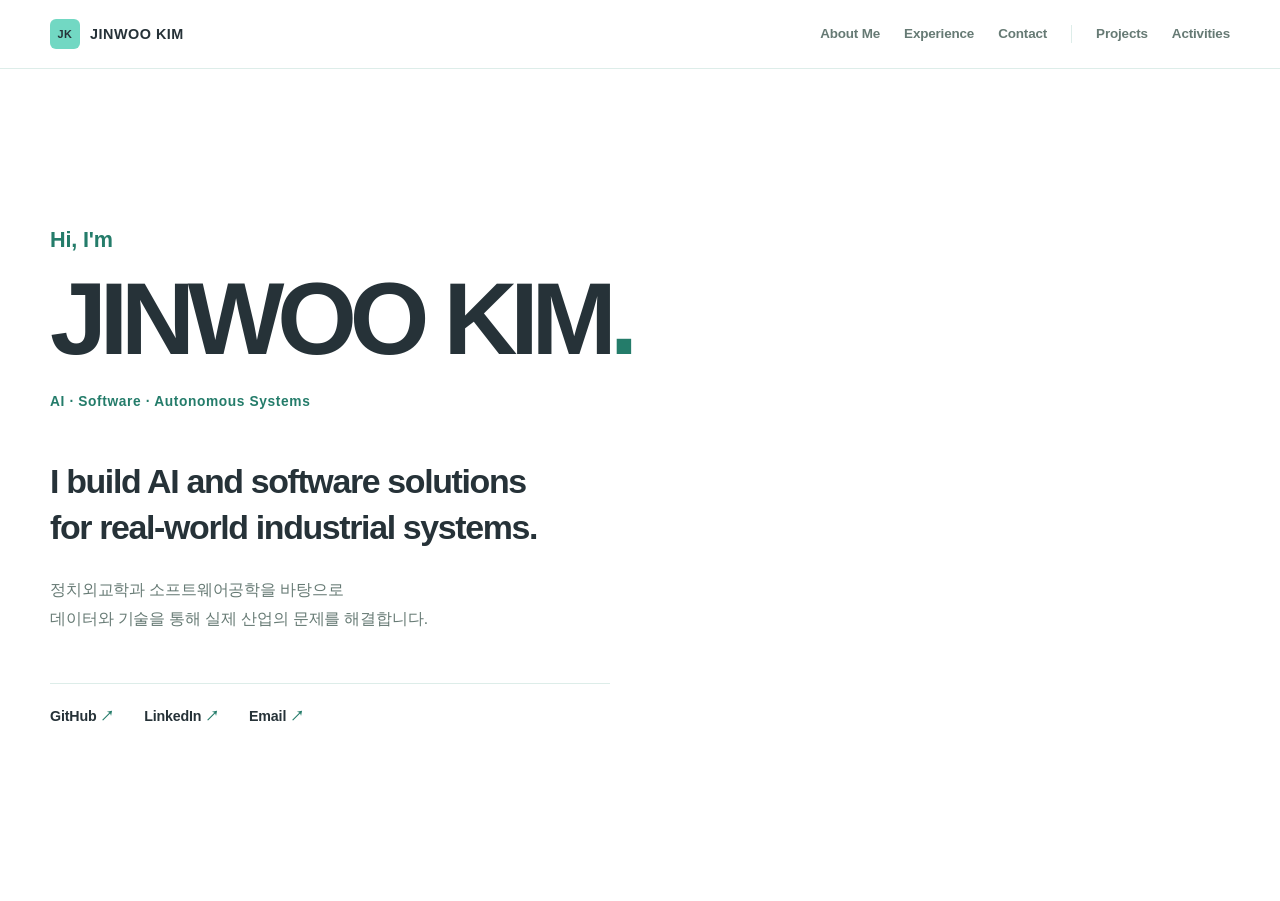
==== commit 8126169c: "clean some information" ====
--- a/index.html
+++ b/index.html
@@ -12,10 +12,10 @@
   <a class="skip-link" href="#main">본문으로 건너뛰기</a>
   <nav class="nav" aria-label="주요 메뉴">
     <div class="container nav-inner">
-      <a class="brand" href="index.html"><span class="brand-mark">JK</span>JINWOO KIM</a>
+      <a class="brand" href="/"><span class="brand-mark">JK</span>JINWOO KIM</a>
       <button class="nav-toggle" type="button" aria-controls="primary-navigation" aria-expanded="false" aria-label="메뉴 열기"><span></span><span></span><span></span></button>
       <div class="nav-links" id="primary-navigation">
-        <a href="about/">About Me</a><a href="experience/">Experience</a><a href="education/">Education</a><a href="contact/">Contact</a>
+        <a href="about/">About Me</a><a href="experience/">Experience</a><a href="contact/">Contact</a>
         <span class="nav-divider" aria-hidden="true"></span>
         <a href="projects/">Projects</a><a href="activities/">Activities</a>
       </div>
@@ -36,6 +36,17 @@
       </div>
     </div>
   </main>
+  <script>
+    if (window.location.pathname.endsWith('/index.html')) {
+      history.replaceState(
+        null,
+        '',
+        window.location.pathname.replace(/index.html$/, '') +
+          window.location.search +
+          window.location.hash
+      );
+    }
+  </script>
   <script src="script.js"></script>
 </body>
 </html>
--- a/style.css
+++ b/style.css
@@ -1,15 +1,16 @@
 :root {
-  --bg: #F8FBFF;
+  --bg: #FFFFFF;
   --surface: #FFFFFF;
-  --ink: #243240;
-  --text: #243240;
-  --muted: #6F7F8E;
-  --line: #E4EDF2;
-  --accent: #5BA7D9;
-  --accent-ink: #2D709B;
-  --mint: #75D3BE;
-  --mint-ink: #287564;
+  --ink: #263238;
+  --text: var(--ink);
+  --muted: #667A74;
+  --line: #DDEDE9;
+  --mint: #72D8C3;
+  --mint-dark: #258D78;
+  --mint-ink: #247C6A;
   --mint-soft: #EAF9F5;
+  --accent: var(--mint);
+  --accent-ink: var(--mint-ink);
   --max: 1180px;
 }
 
@@ -32,7 +33,7 @@
 .nav { position: sticky; top: 0; z-index: 30; background: var(--surface); border-bottom: 1px solid var(--line); }
 .nav-inner { min-height: 68px; display: flex; align-items: center; justify-content: space-between; gap: 24px; }
 .brand { display: inline-flex; align-items: center; gap: 10px; font-size: .9rem; font-weight: 800; letter-spacing: .035em; white-space: nowrap; }
-.brand-mark { display: grid; place-items: center; width: 30px; height: 30px; border-radius: 6px; background: var(--ink); color: #fff; font-size: .68rem; }
+.brand-mark { display: grid; place-items: center; width: 30px; height: 30px; border-radius: 6px; background: var(--mint); color: var(--ink); font-size: .68rem; }
 .nav-links { display: flex; align-items: center; gap: 24px; color: var(--muted); font-size: .84rem; font-weight: 650; }
 .nav-links a:hover { color: var(--accent-ink); }
 .nav-toggle { display: none; width: 44px; height: 44px; padding: 11px; border: 1px solid var(--line); background: var(--surface); cursor: pointer; }
@@ -127,7 +128,7 @@
 @media (max-width: 920px) {
   .nav-toggle { display: block; margin-left: auto; flex: none; }
   .nav-inner { position: relative; }
-  .nav-links { display: none; position: absolute; top: calc(100% - 1px); left: 0; right: 0; flex-direction: column; align-items: stretch; gap: 0; padding: 12px 20px; border: 1px solid var(--line); background: var(--surface); box-shadow: 0 12px 28px rgba(36,50,64,.09); }
+  .nav-links { display: none; position: absolute; top: calc(100% - 1px); left: 0; right: 0; flex-direction: column; align-items: stretch; gap: 0; padding: 12px 20px; border: 1px solid var(--line); background: var(--surface); box-shadow: 0 12px 28px rgba(38,50,56,.08); }
   .nav-links.is-open { display: flex; }
   .nav-links a { padding: 10px 8px; }
   .flow { grid-template-columns: repeat(3, minmax(0, 1fr)); }
@@ -184,7 +185,15 @@
 .interior-heading { max-width: 1000px; }
 .interior-heading .kicker { margin: 0; }
 .interior-heading h1 { margin: 17px 0 0; color: var(--ink); font-size: clamp(2.45rem, 4.6vw, 4.25rem); font-weight: 760; line-height: 1.18; letter-spacing: -.055em; }
-.about-layout { display: grid; grid-template-columns: minmax(0, .92fr) minmax(0, 1.08fr); gap: clamp(48px, 8vw, 118px); margin-top: 78px; padding-top: 24px; border-top: 1px solid var(--ink); }
+.academic-background, .about-introduction { margin-top: 66px; padding-top: 20px; border-top: 1px solid var(--line); }
+.about-section-label { margin: 0; color: var(--mint-ink); font-size: .75rem; font-weight: 800; letter-spacing: .1em; text-transform: uppercase; }
+.academic-school { margin: 20px 0 0; color: var(--ink); font-size: clamp(1.35rem, 2.4vw, 1.9rem); font-weight: 720; line-height: 1.35; letter-spacing: -.035em; }
+.academic-degrees { max-width: 900px; margin: 27px 0 0; border-top: 1px solid var(--line); }
+.academic-degrees > div { display: grid; grid-template-columns: 170px minmax(0, 1fr); gap: 22px; padding: 13px 0; border-bottom: 1px solid var(--line); }
+.academic-degrees dt { color: var(--mint-ink); font-size: .75rem; font-weight: 800; letter-spacing: .06em; }
+.academic-degrees dd { margin: 0; color: var(--ink); font-size: 1rem; font-weight: 680; }
+.academic-degrees dd small { display: block; margin-top: 4px; color: var(--muted); font-size: .85rem; font-weight: 400; line-height: 1.6; }
+.about-layout { display: grid; grid-template-columns: minmax(0, .92fr) minmax(0, 1.08fr); gap: clamp(48px, 8vw, 118px); margin-top: 26px; }
 .about-lead { margin: 0; color: var(--ink); font-size: clamp(1.25rem, 2vw, 1.68rem); font-weight: 650; line-height: 1.55; letter-spacing: -.035em; }
 .about-prose p { margin: 0 0 20px; color: var(--muted); font-size: .96rem; line-height: 1.85; }
 .interest-line { display: grid; grid-template-columns: 220px minmax(0, 1fr); gap: 20px; margin-top: 44px; padding-top: 18px; border-top: 1px solid var(--line); }
@@ -231,7 +240,10 @@
   .landing-links { margin-top: 42px; }
   .interior { min-height: 0; padding: 66px 0 90px; }
   .interior-heading h1 { font-size: clamp(2.2rem, 9vw, 3.3rem); }
-  .about-layout, .experience-list, .activity-list, .education-list, .project-menu, .contact-list { margin-top: 46px; }
+  .academic-background, .about-introduction { margin-top: 48px; }
+  .academic-degrees > div { grid-template-columns: 1fr; gap: 2px; }
+  .about-layout { margin-top: 22px; }
+  .experience-list, .activity-list, .education-list, .project-menu, .contact-list { margin-top: 46px; }
   .interest-line, .experience-row, .activity-row, .education-row { grid-template-columns: 1fr; gap: 11px; }
   .project-menu-item { grid-template-columns: 35px minmax(0, 1fr) 24px; gap: 11px; padding: 25px 0; }
   .menu-content strong { font-size: 1.2rem; }
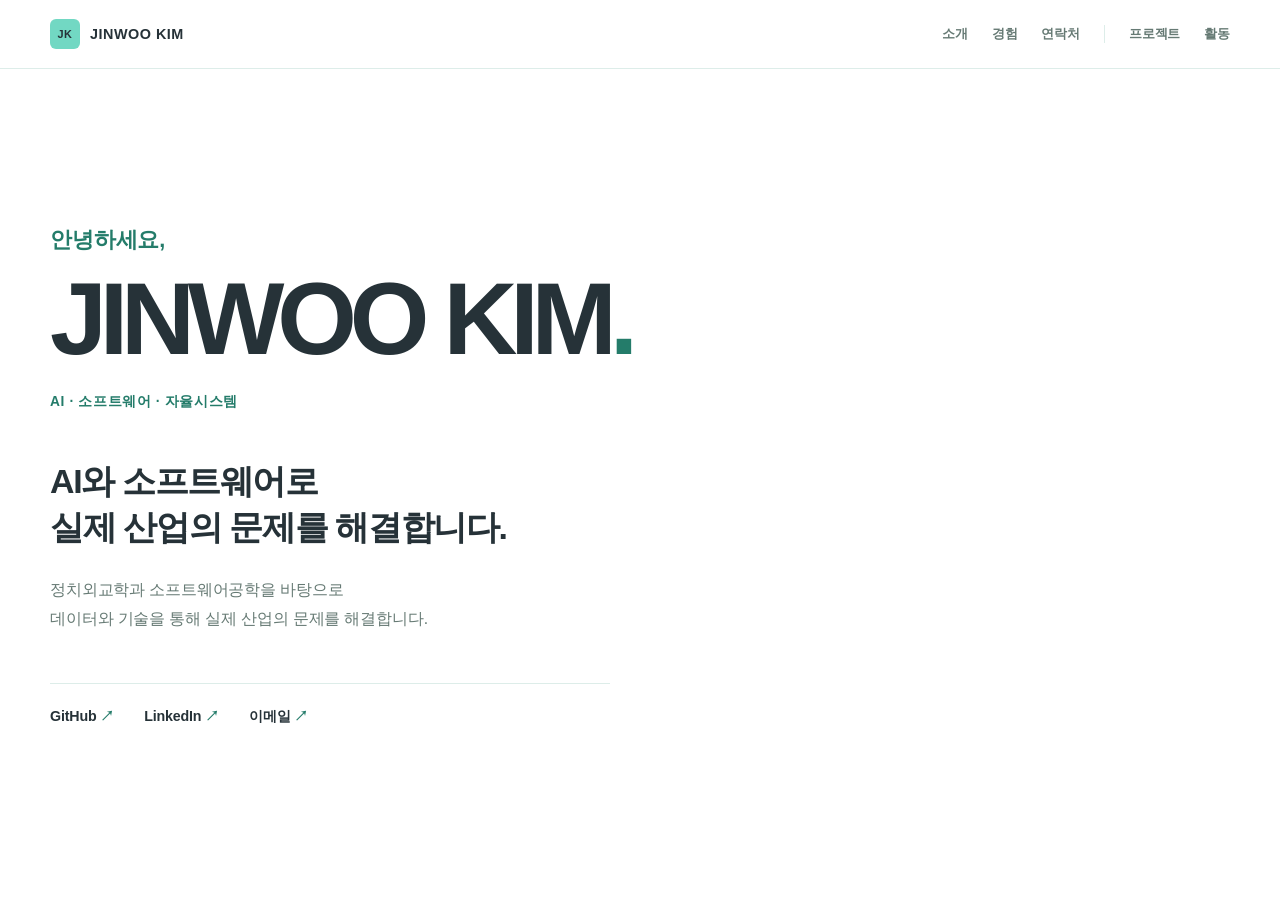
==== commit 2d5debaa: "translate" ====
--- a/index.html
+++ b/index.html
@@ -3,7 +3,7 @@
 <head>
   <meta charset="utf-8">
   <meta name="viewport" content="width=device-width, initial-scale=1">
-  <title>JINWOO KIM | AI & Software Portfolio</title>
+  <title>JINWOO KIM | AI·소프트웨어 포트폴리오</title>
   <meta name="description" content="김진우의 AI·소프트웨어 포트폴리오.">
   <link rel="icon" href="assets/favicon.svg" type="image/svg+xml">
   <link rel="stylesheet" href="style.css">
@@ -15,24 +15,24 @@
       <a class="brand" href="/"><span class="brand-mark">JK</span>JINWOO KIM</a>
       <button class="nav-toggle" type="button" aria-controls="primary-navigation" aria-expanded="false" aria-label="메뉴 열기"><span></span><span></span><span></span></button>
       <div class="nav-links" id="primary-navigation">
-        <a href="about/">About Me</a><a href="experience/">Experience</a><a href="contact/">Contact</a>
+        <a href="about/">소개</a><a href="experience/">경험</a><a href="contact/">연락처</a>
         <span class="nav-divider" aria-hidden="true"></span>
-        <a href="projects/">Projects</a><a href="activities/">Activities</a>
+        <a href="projects/">프로젝트</a><a href="activities/">활동</a>
       </div>
     </div>
   </nav>
 
   <main class="landing container" id="main">
     <div class="landing-content">
-      <p class="landing-hello">Hi, I'm</p>
+      <p class="landing-hello">안녕하세요,</p>
       <h1>JINWOO KIM<span class="landing-period">.</span></h1>
-      <p class="landing-fields">AI · Software · Autonomous Systems</p>
-      <p class="landing-statement">I build AI and software solutions<br class="desktop-break"> for real-world industrial systems.</p>
+      <p class="landing-fields">AI · 소프트웨어 · 자율시스템</p>
+      <p class="landing-statement">AI와 소프트웨어로<br class="desktop-break"> 실제 산업의 문제를 해결합니다.</p>
       <p class="landing-description">정치외교학과 소프트웨어공학을 바탕으로<br class="desktop-break"> 데이터와 기술을 통해 실제 산업의 문제를 해결합니다.</p>
       <div class="landing-links" aria-label="연락처와 프로필">
         <a href="https://github.com/kjw0105" target="_blank" rel="noopener noreferrer">GitHub <span aria-hidden="true">↗</span></a>
         <a href="https://www.linkedin.com/in/%EC%A7%84%EC%9A%B0-%EA%B9%80-48b9b2416/" target="_blank" rel="noopener noreferrer">LinkedIn <span aria-hidden="true">↗</span></a>
-        <a href="mailto:woozzang2016@naver.com">Email <span aria-hidden="true">↗</span></a>
+        <a href="mailto:woozzang2016@naver.com">이메일 <span aria-hidden="true">↗</span></a>
       </div>
     </div>
   </main>
--- a/style.css
+++ b/style.css
@@ -66,18 +66,21 @@
 .project-section h2 { margin: 0 0 20px; color: var(--accent-ink); font-size: .78rem; font-weight: 800; letter-spacing: .12em; text-transform: uppercase; }
 .project-section p { max-width: 900px; color: var(--muted); }
 .project-section p b { color: var(--ink); }
+.project-section .section-intro { max-width: 820px; margin-bottom: 30px; color: var(--ink); font-size: 1.05rem; line-height: 1.75; }
 .project-section .callout { max-width: 900px; margin: 30px 0; padding: 0 0 0 22px; border-left: 3px solid var(--accent); color: var(--ink); font-size: clamp(1.35rem, 2.2vw, 2rem); font-weight: 680; line-height: 1.45; letter-spacing: -.035em; }
-.detail-subhead { margin: 0 0 16px; color: var(--ink); font-size: 1.18rem; }
 .contribution-list { margin-top: 22px; }
 .contribution-list .card { min-width: 0; padding: 20px 12px 0 0; border-top: 1px solid var(--ink); }
 .contribution-list .card h3 { margin-top: 12px; }
 .contribution-list .card p { font-size: .9rem; }
-.approach-note { margin-top: 24px; }
 .flow { display: grid; grid-template-columns: repeat(6, minmax(0, 1fr)); gap: 12px; margin: 30px 0; }
 .flow-four { grid-template-columns: repeat(4, minmax(0, 1fr)); }
 .flow-step { min-width: 0; padding: 12px 8px 0 0; border-top: 2px solid var(--ink); }
 .flow-step b { display: block; color: var(--accent-ink); font-size: .72rem; margin-bottom: 10px; }
 .flow-step span { color: var(--text); font-size: .86rem; font-weight: 600; line-height: 1.4; overflow-wrap: anywhere; }
+.mechanism-list { max-width: 940px; margin-top: 30px; border-top: 1px solid var(--ink); }
+.mechanism-list > div { display: grid; grid-template-columns: 54px minmax(0, 1fr); gap: 20px; padding: 20px 0; border-bottom: 1px solid var(--line); }
+.mechanism-list > div > span { color: var(--mint-ink); font-size: .76rem; font-weight: 800; }
+.mechanism-list p { margin: 0; line-height: 1.75; }
 .stat-grid { display: grid; grid-template-columns: repeat(4, minmax(0, 1fr)); gap: 20px; margin: 28px 0; }
 .stat-box { min-width: 0; padding-top: 13px; border-top: 1px solid var(--line); }
 .stat-box strong { display: block; color: var(--ink); font-size: clamp(1.55rem, 2.8vw, 2.5rem); font-weight: 760; line-height: 1.15; letter-spacing: -.05em; overflow-wrap: anywhere; }
@@ -98,13 +101,9 @@
 th { color: var(--ink); }
 .em-row { color: var(--mint-ink); background: var(--mint-soft); font-weight: 700; }
 .qual-result { color: var(--ink) !important; font-size: clamp(1.35rem, 2.1vw, 1.8rem); font-weight: 650; line-height: 1.5; }
-.figure-placeholder { max-width: 960px; margin: 44px 0 0; }
-.figure-frame { display: grid; place-items: center; min-height: 240px; padding: 24px; border: 1px dashed var(--line); background: var(--surface); color: var(--muted); text-align: center; font-size: .82rem; letter-spacing: .025em; }
-.figure-frame img { display: block; width: 100%; height: auto; max-height: 620px; object-fit: contain; }
-.figure-placeholder figcaption { margin-top: 10px; color: var(--muted); font-size: .77rem; font-weight: 650; }
 .lesson-section { padding-top: 54px; padding-bottom: 64px; }
 .lesson { max-width: 830px; padding-left: 18px; border-left: 3px solid var(--mint); }
-.lesson small { color: var(--mint-ink); font-size: .73rem; font-weight: 800; letter-spacing: .12em; }
+.lesson h2 { margin-bottom: 12px; }
 .lesson strong { display: block; margin-top: 12px; color: var(--ink); font-size: clamp(1.18rem, 1.8vw, 1.5rem); font-weight: 700; letter-spacing: -.03em; }
 .lesson p { margin: 12px 0 0; color: var(--muted); }
 .next-project { display: flex; align-items: center; justify-content: space-between; gap: 20px; padding: 16px 0; border-top: 1px solid var(--ink); }
@@ -113,15 +112,11 @@
 .next-project > span { color: var(--accent-ink); font-size: 1.7rem; }
 .next-project:hover h3 { color: var(--accent-ink); }
 
-/* Case studies: figure and text get separate scenes */
+/* Case study sections */
 .page-hero { display: flex; align-items: center; min-height: 75svh; padding: 76px 0; }
 .page-hero > .container { width: min(var(--max), calc(100% - 48px)); }
 .project-section { display: flex; align-items: center; min-height: 72svh; padding: 78px 0; }
 .project-section > .container { width: min(var(--max), calc(100% - 48px)); }
-.project-section.figure-scene { min-height: 88svh; background: var(--surface); }
-.figure-scene .figure-placeholder { max-width: 1080px; margin: 25px 0 0; }
-.figure-scene .figure-frame { min-height: min(58svh, 630px); }
-.figure-scene .figure-placeholder figcaption { margin-top: 12px; }
 .project-section.lesson-section { min-height: 60svh; }
 .project-section.next-section { min-height: 0; padding: 34px 0; }
 
@@ -141,13 +136,11 @@
   .page-hero h1 { font-size: clamp(2rem, 7vw, 2.8rem); }
   .grid-2, .grid-3 { grid-template-columns: 1fr; }
   .flow, .flow-four { grid-template-columns: repeat(2, minmax(0, 1fr)); }
-  .figure-frame { min-height: 180px; }
-  .page-hero, .project-section, .project-section.figure-scene, .project-section.lesson-section { min-height: 0; }
+  .mechanism-list > div { grid-template-columns: 34px minmax(0, 1fr); gap: 12px; }
+  .page-hero, .project-section, .project-section.lesson-section { min-height: 0; }
   .page-hero > .container, .project-section > .container { width: min(var(--max), calc(100% - 32px)); }
   .page-hero { display: block; padding: 72px 0; }
   .project-section { display: block; padding: 68px 0; }
-  .project-section.figure-scene { padding: 70px 0; }
-  .figure-scene .figure-frame { min-height: 260px; }
 }
 
 @media (max-width: 420px) {
@@ -205,6 +198,7 @@
 .experience-row, .activity-row, .education-row { display: grid; grid-template-columns: 230px minmax(0, 1fr); gap: 32px; padding: 26px 0; border-bottom: 1px solid var(--line); }
 .experience-row h2, .activity-row h2, .education-row h2 { margin: 0; color: var(--ink); font-size: clamp(1.15rem, 1.7vw, 1.45rem); font-weight: 730; line-height: 1.35; letter-spacing: -.025em; }
 .experience-row p, .activity-row p, .education-row p { max-width: 740px; margin: 9px 0 0; color: var(--muted); font-size: .93rem; line-height: 1.7; }
+.activity-row .activity-keywords { margin-top: 14px; color: var(--mint-ink); font-size: .75rem; font-weight: 750; letter-spacing: .035em; }
 
 /* Project index: navigation, not case-study content */
 .project-menu-item { display: grid; grid-template-columns: 70px minmax(0, 1fr) 36px; gap: 20px; align-items: start; padding: 28px 0; border-bottom: 1px solid var(--line); transition: background .2s, border-color .2s; }
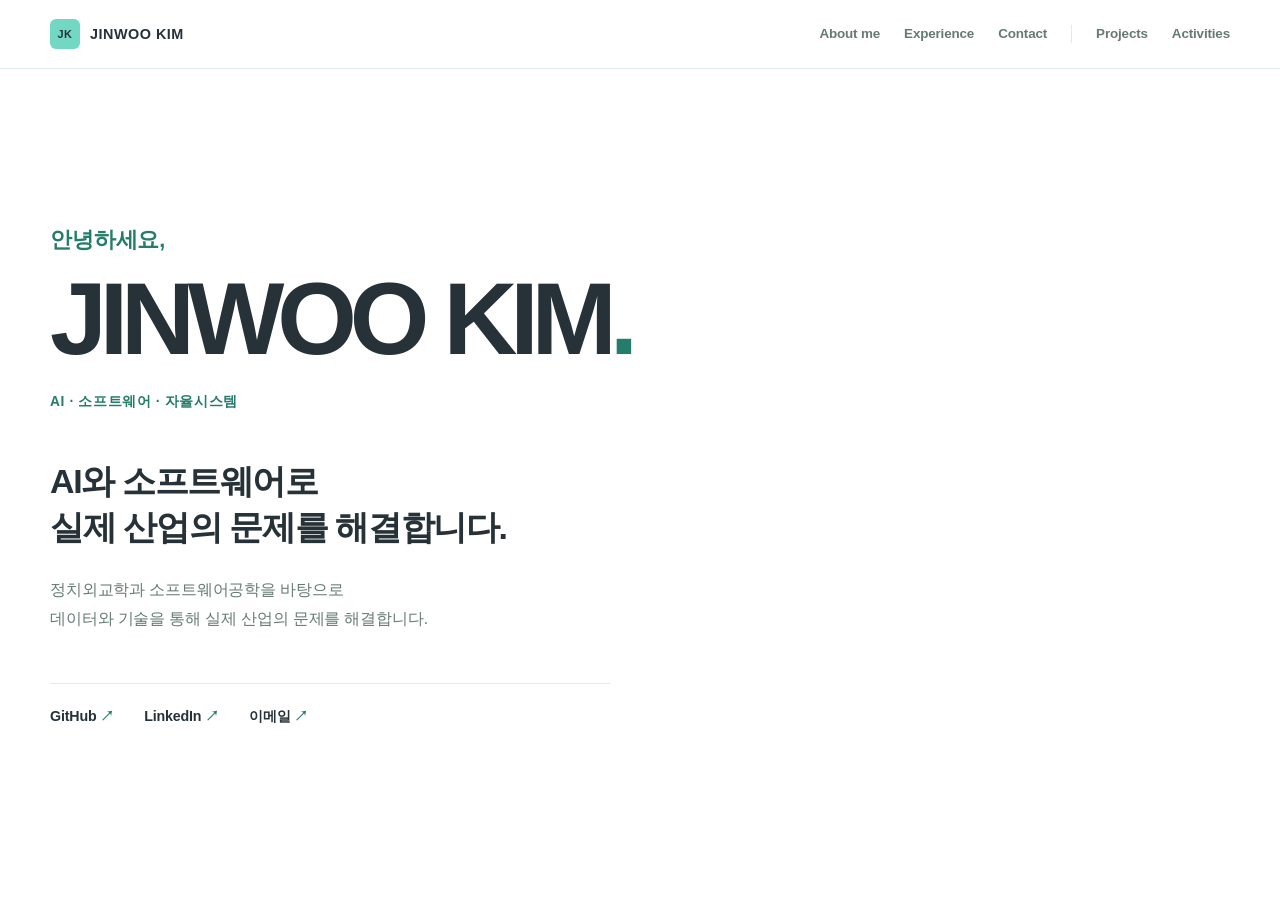
==== commit aca84438: "translate" ====
--- a/index.html
+++ b/index.html
@@ -15,9 +15,9 @@
       <a class="brand" href="/"><span class="brand-mark">JK</span>JINWOO KIM</a>
       <button class="nav-toggle" type="button" aria-controls="primary-navigation" aria-expanded="false" aria-label="메뉴 열기"><span></span><span></span><span></span></button>
       <div class="nav-links" id="primary-navigation">
-        <a href="about/">소개</a><a href="experience/">경험</a><a href="contact/">연락처</a>
+        <a href="About/">About me</a><a href="Experience/">Experience</a><a href="Contact/">Contact</a>
         <span class="nav-divider" aria-hidden="true"></span>
-        <a href="projects/">프로젝트</a><a href="activities/">활동</a>
+        <a href="Projects/">Projects</a><a href="Activities/">Activities</a>
       </div>
     </div>
   </nav>
--- a/style.css
+++ b/style.css
@@ -74,6 +74,8 @@
 .contribution-list .card p { font-size: .9rem; }
 .flow { display: grid; grid-template-columns: repeat(6, minmax(0, 1fr)); gap: 12px; margin: 30px 0; }
 .flow-four { grid-template-columns: repeat(4, minmax(0, 1fr)); }
+.flow-five { grid-template-columns: repeat(5, minmax(0, 1fr)); }
+.flow-seven { grid-template-columns: repeat(7, minmax(0, 1fr)); }
 .flow-step { min-width: 0; padding: 12px 8px 0 0; border-top: 2px solid var(--ink); }
 .flow-step b { display: block; color: var(--accent-ink); font-size: .72rem; margin-bottom: 10px; }
 .flow-step span { color: var(--text); font-size: .86rem; font-weight: 600; line-height: 1.4; overflow-wrap: anywhere; }
@@ -81,6 +83,14 @@
 .mechanism-list > div { display: grid; grid-template-columns: 54px minmax(0, 1fr); gap: 20px; padding: 20px 0; border-bottom: 1px solid var(--line); }
 .mechanism-list > div > span { color: var(--mint-ink); font-size: .76rem; font-weight: 800; }
 .mechanism-list p { margin: 0; line-height: 1.75; }
+.contribution-detail > div > span { line-height: 1.45; }
+.phase-list { display: grid; grid-template-columns: repeat(2, minmax(0, 1fr)); gap: 32px; max-width: 960px; margin-top: 34px; }
+.phase-list > div { padding-top: 16px; border-top: 1px solid var(--ink); }
+.phase-list span { color: var(--accent-ink); font-size: .76rem; font-weight: 800; letter-spacing: .05em; }
+.phase-list p { margin: 10px 0 0; font-size: .92rem; }
+.data-line { max-width: 960px !important; margin: 26px 0 0; padding-top: 18px; border-top: 1px solid var(--line); line-height: 1.9; }
+.data-line b { margin-right: 12px; }
+.project-section code { padding: .12em .38em; background: var(--mint-soft); color: var(--mint-ink); font: 650 .88em/1.4 ui-monospace, SFMono-Regular, Consolas, monospace; }
 .stat-grid { display: grid; grid-template-columns: repeat(4, minmax(0, 1fr)); gap: 20px; margin: 28px 0; }
 .stat-box { min-width: 0; padding-top: 13px; border-top: 1px solid var(--line); }
 .stat-box strong { display: block; color: var(--ink); font-size: clamp(1.55rem, 2.8vw, 2.5rem); font-weight: 760; line-height: 1.15; letter-spacing: -.05em; overflow-wrap: anywhere; }
@@ -89,6 +99,9 @@
 .result-section .stat-grid { margin: 34px 0; }
 .result-section .stat-box { border-top: 2px solid var(--mint); }
 .result-section .stat-box strong { color: var(--ink); font-size: clamp(2rem, 4.1vw, 3.65rem); }
+.follow-up-result { max-width: 960px; margin-top: 48px; padding-top: 24px; border-top: 1px solid var(--ink); }
+.follow-up-result h3 { margin: 0 0 12px; color: var(--ink); font-size: clamp(1.2rem, 1.8vw, 1.5rem); }
+.follow-up-result .limitation { margin-top: 18px; padding-left: 16px; border-left: 2px solid var(--mint); font-size: .9rem; }
 .chart-card { max-width: 960px; margin: 30px 0; padding: 28px 0 12px; border-top: 1px solid var(--line); border-bottom: 1px solid var(--line); }
 .bar-row { display: grid; grid-template-columns: 110px minmax(0, 1fr) 90px; gap: 20px; align-items: center; margin: 14px 0; font-size: .86rem; }
 .bar-row b { color: var(--ink); text-align: right; }
@@ -128,6 +141,7 @@
   .nav-links a { padding: 10px 8px; }
   .flow { grid-template-columns: repeat(3, minmax(0, 1fr)); }
   .flow-four { grid-template-columns: repeat(2, minmax(0, 1fr)); }
+  .flow-five, .flow-seven { grid-template-columns: repeat(3, minmax(0, 1fr)); }
   .stat-grid { grid-template-columns: repeat(2, minmax(0, 1fr)); }
 }
 
@@ -135,7 +149,8 @@
   .container { width: min(var(--max), calc(100% - 32px)); }
   .page-hero h1 { font-size: clamp(2rem, 7vw, 2.8rem); }
   .grid-2, .grid-3 { grid-template-columns: 1fr; }
-  .flow, .flow-four { grid-template-columns: repeat(2, minmax(0, 1fr)); }
+  .flow, .flow-four, .flow-five, .flow-seven { grid-template-columns: repeat(2, minmax(0, 1fr)); }
+  .phase-list { grid-template-columns: 1fr; gap: 24px; }
   .mechanism-list > div { grid-template-columns: 34px minmax(0, 1fr); gap: 12px; }
   .page-hero, .project-section, .project-section.lesson-section { min-height: 0; }
   .page-hero > .container, .project-section > .container { width: min(var(--max), calc(100% - 32px)); }
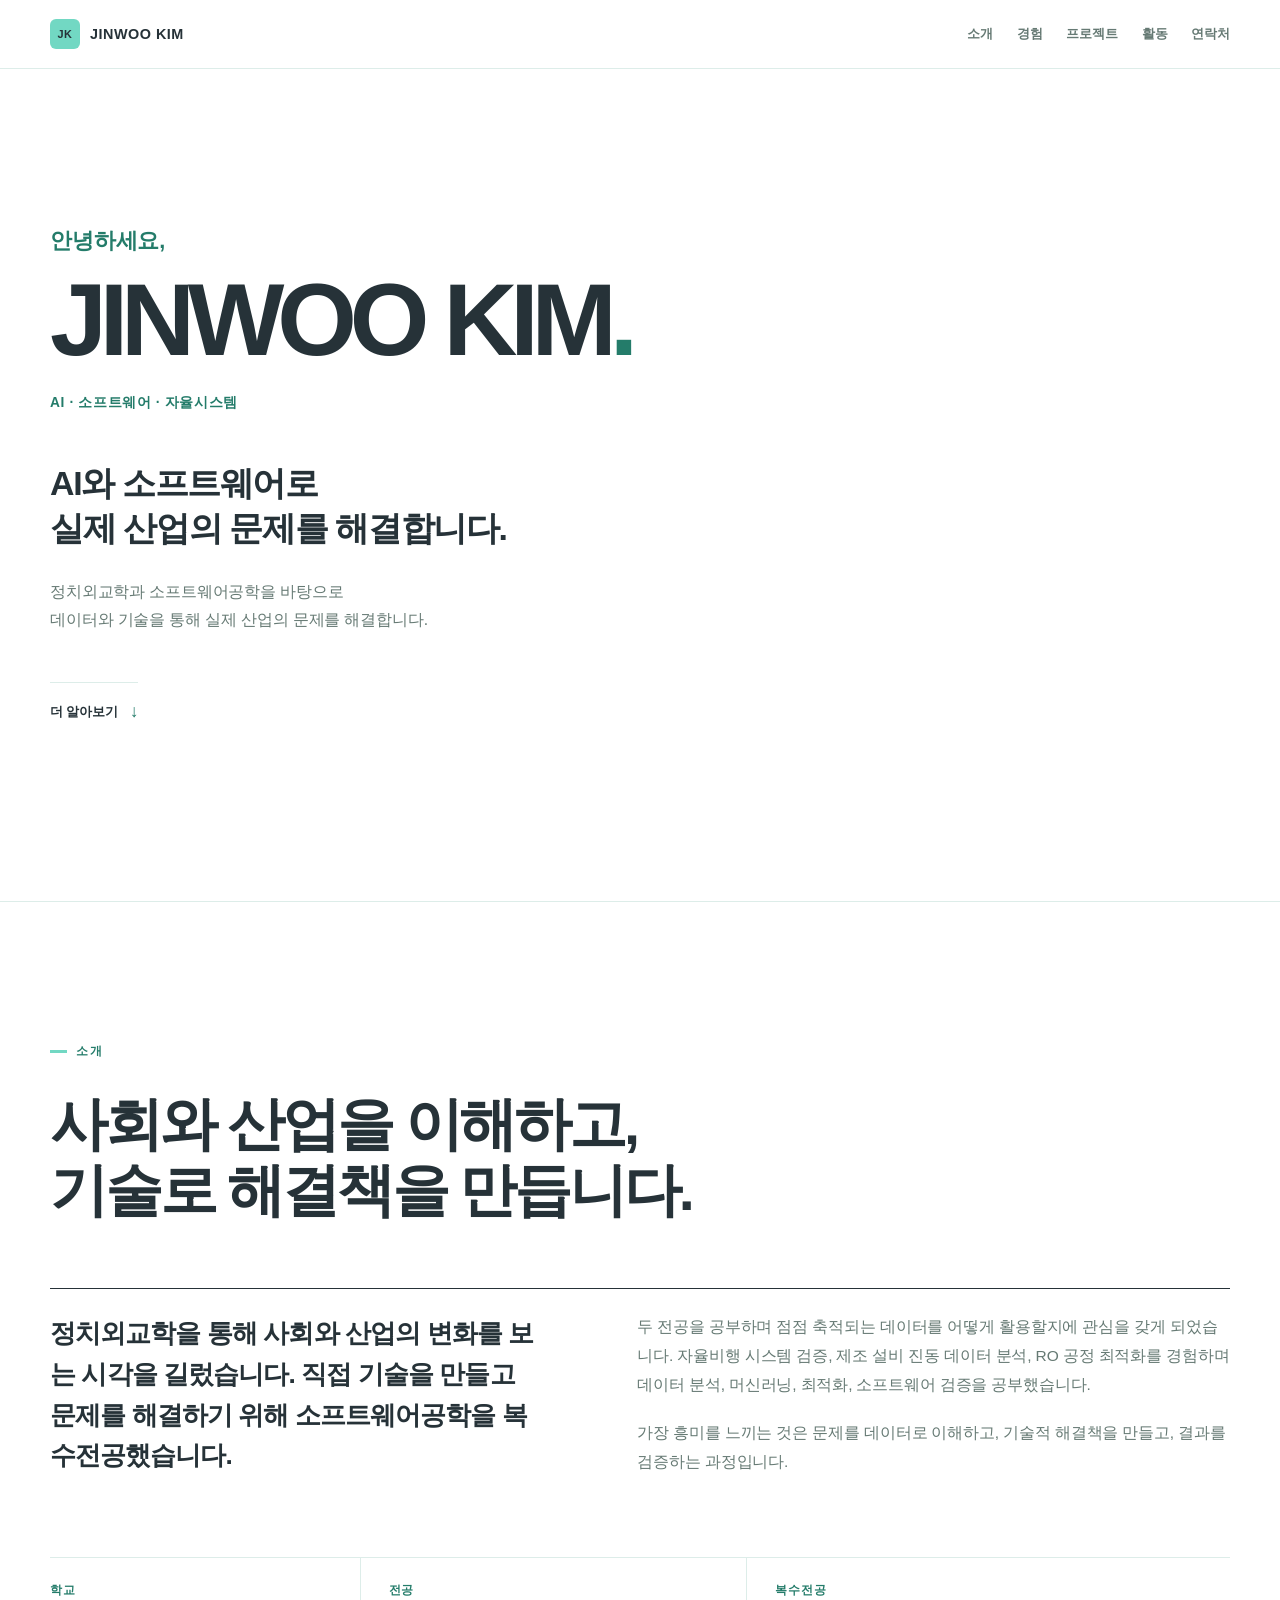
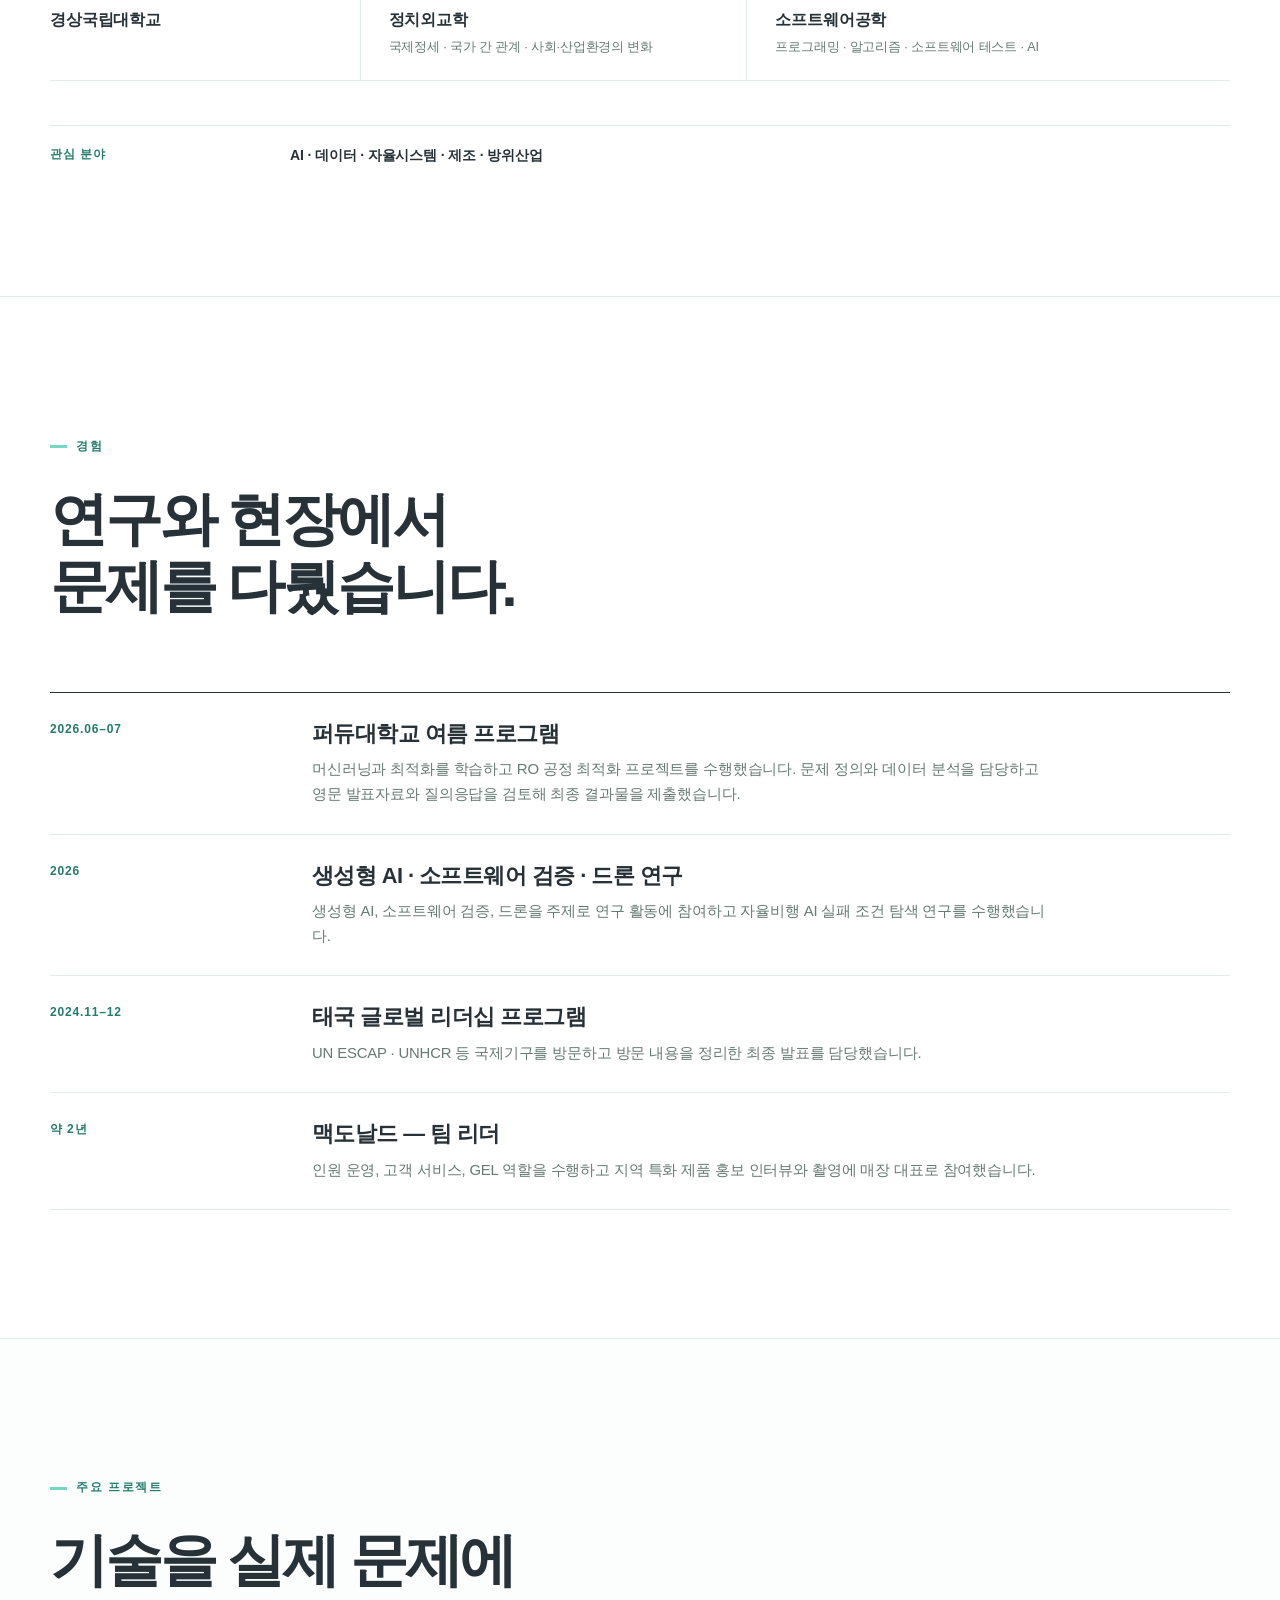
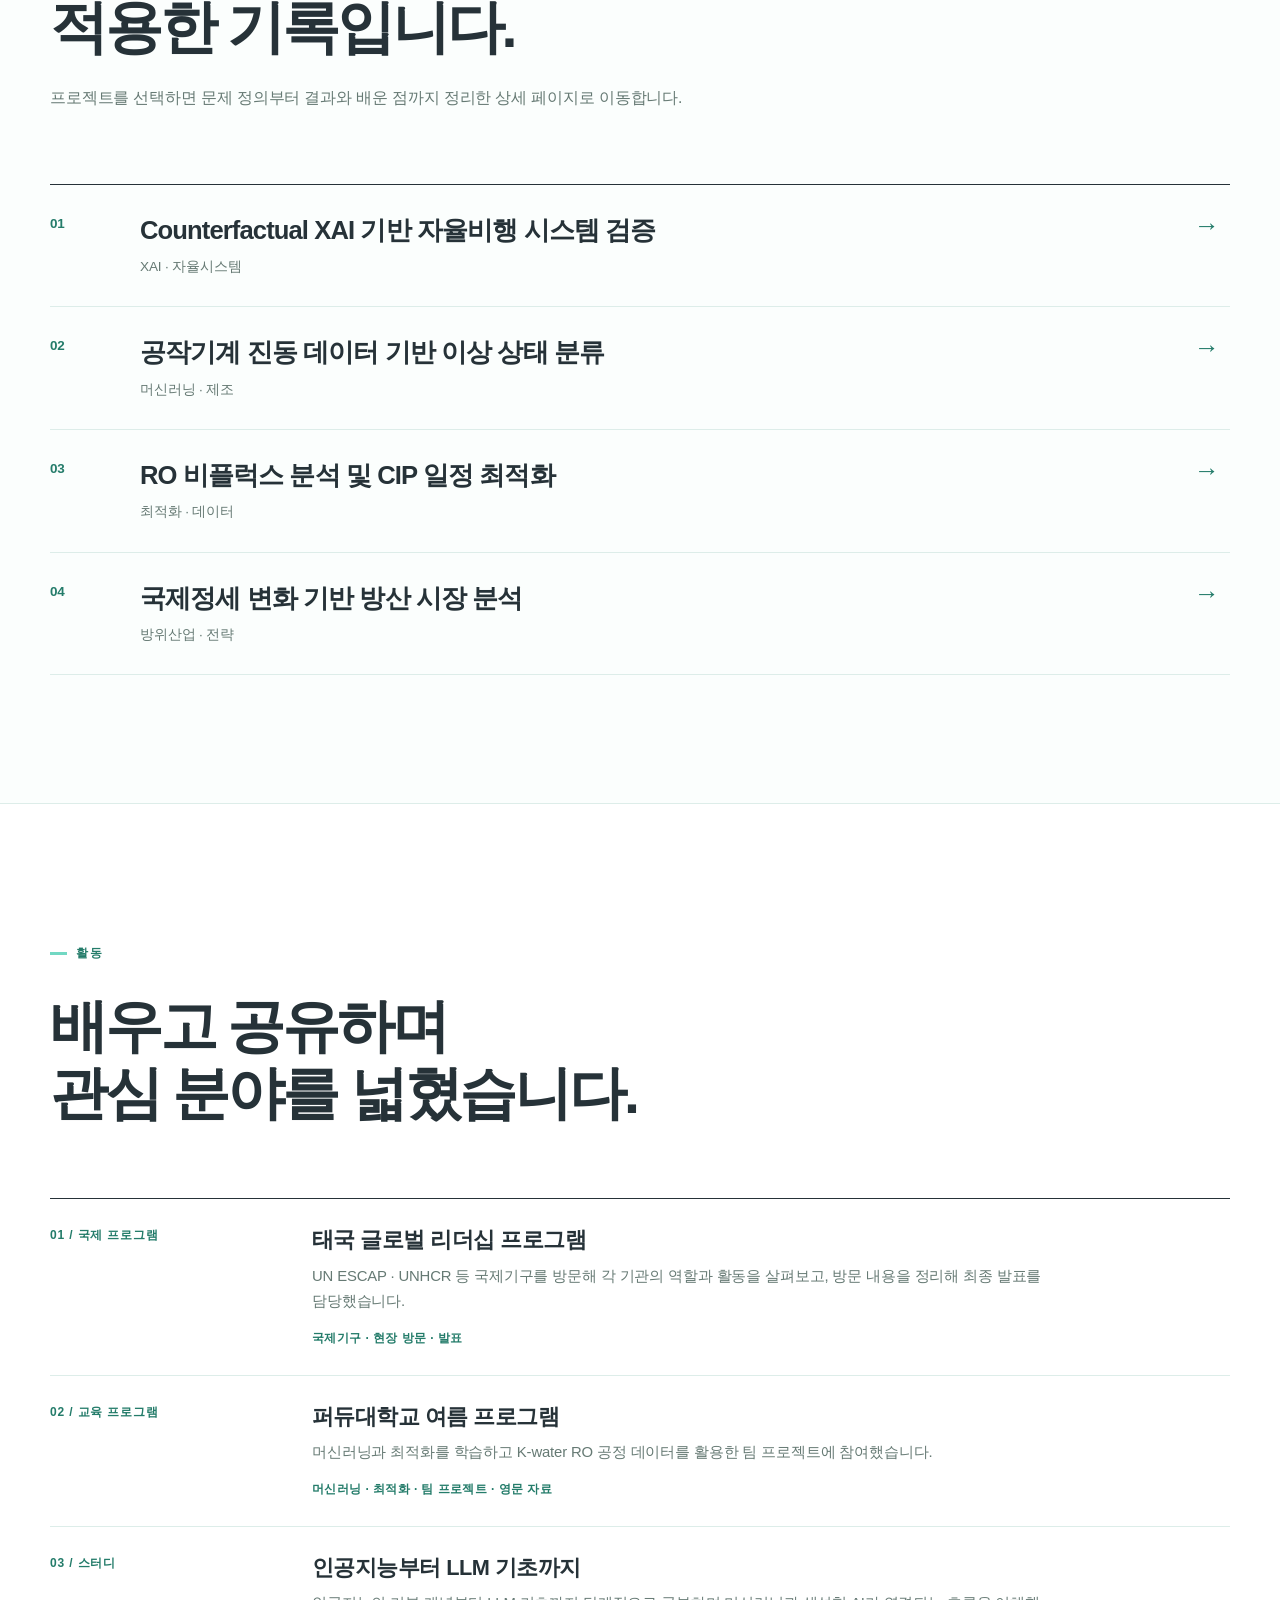
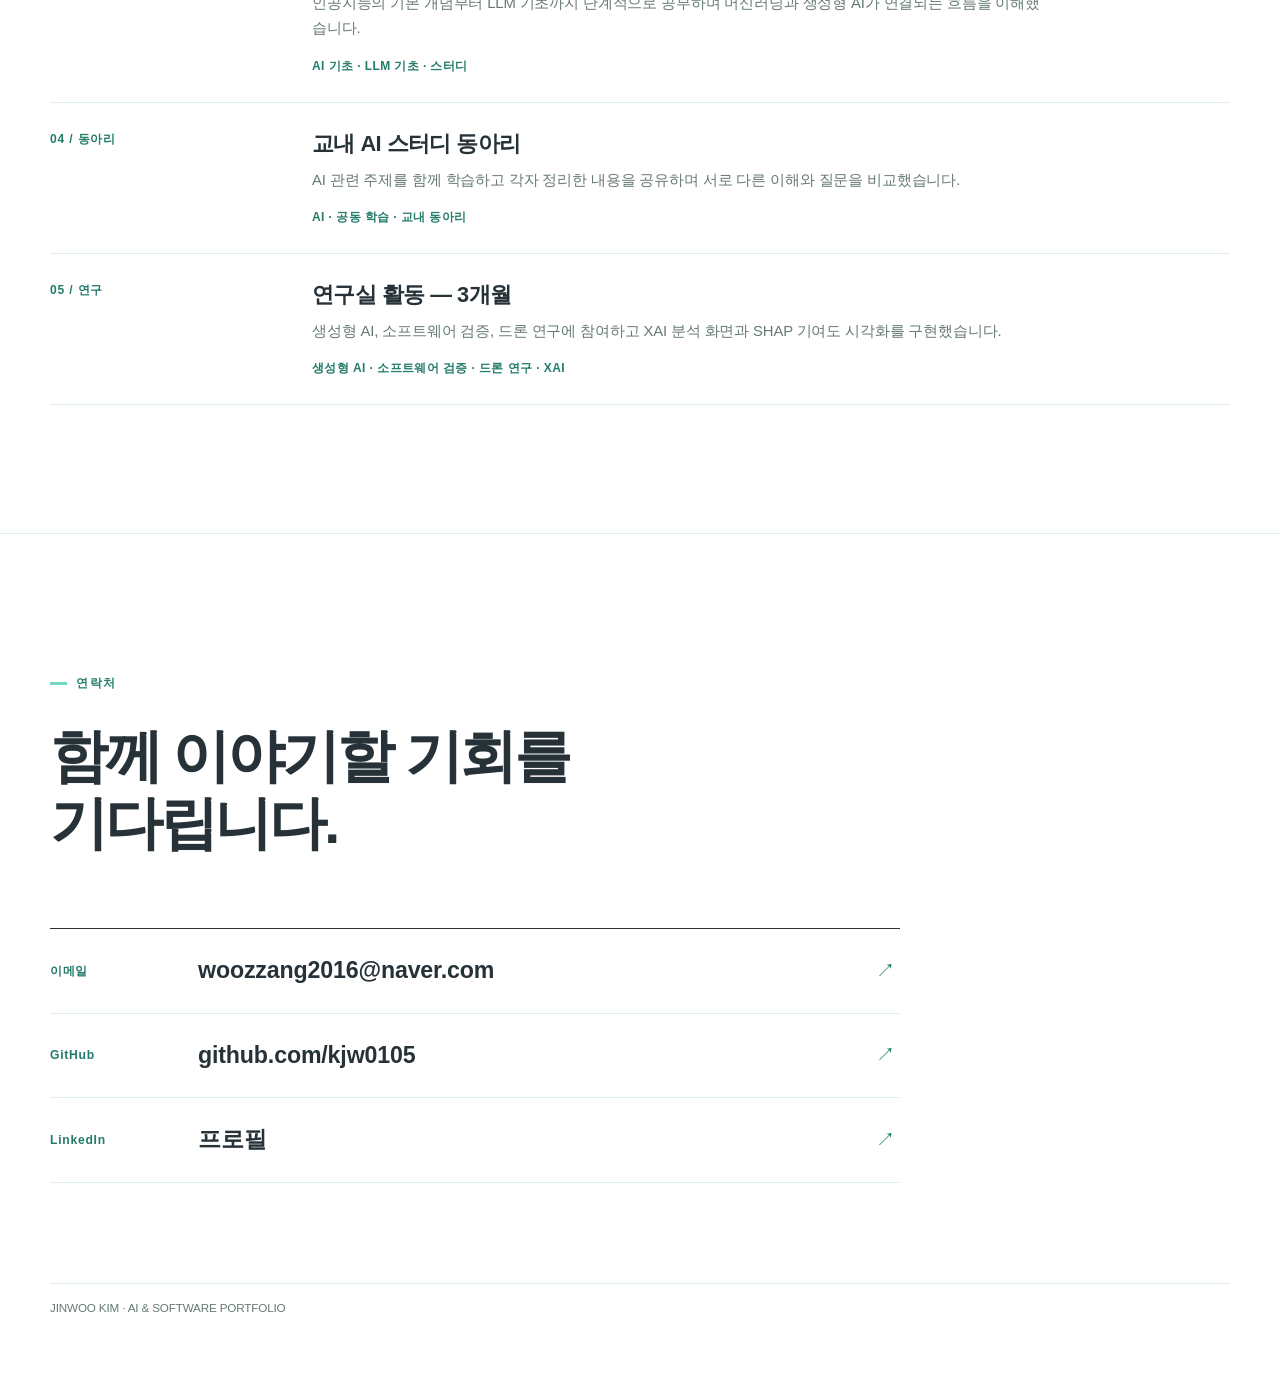
==== commit 91b86db4: "revise" ====
--- a/index.html
+++ b/index.html
@@ -4,49 +4,116 @@
   <meta charset="utf-8">
   <meta name="viewport" content="width=device-width, initial-scale=1">
   <title>JINWOO KIM | AI·소프트웨어 포트폴리오</title>
-  <meta name="description" content="김진우의 AI·소프트웨어 포트폴리오.">
+  <meta name="description" content="정치외교학과 소프트웨어공학을 바탕으로 AI와 데이터로 산업의 문제를 해결하는 김진우의 포트폴리오.">
   <link rel="icon" href="assets/favicon.svg" type="image/svg+xml">
-  <link rel="stylesheet" href="style.css">
+  <link rel="stylesheet" href="style.css?v=20260923">
 </head>
-<body>
+<body class="home-page">
   <a class="skip-link" href="#main">본문으로 건너뛰기</a>
   <nav class="nav" aria-label="주요 메뉴">
     <div class="container nav-inner">
-      <a class="brand" href="/"><span class="brand-mark">JK</span>JINWOO KIM</a>
+      <a class="brand" href="#home"><span class="brand-mark">JK</span>JINWOO KIM</a>
       <button class="nav-toggle" type="button" aria-controls="primary-navigation" aria-expanded="false" aria-label="메뉴 열기"><span></span><span></span><span></span></button>
       <div class="nav-links" id="primary-navigation">
-        <a href="About/">About me</a><a href="Experience/">Experience</a><a href="Contact/">Contact</a>
-        <span class="nav-divider" aria-hidden="true"></span>
-        <a href="Projects/">Projects</a><a href="Activities/">Activities</a>
+        <a href="#about">소개</a>
+        <a href="#experience">경험</a>
+        <a href="#projects">프로젝트</a>
+        <a href="#activities">활동</a>
+        <a href="#contact">연락처</a>
       </div>
     </div>
   </nav>
 
-  <main class="landing container" id="main">
-    <div class="landing-content">
-      <p class="landing-hello">안녕하세요,</p>
-      <h1>JINWOO KIM<span class="landing-period">.</span></h1>
-      <p class="landing-fields">AI · 소프트웨어 · 자율시스템</p>
-      <p class="landing-statement">AI와 소프트웨어로<br class="desktop-break"> 실제 산업의 문제를 해결합니다.</p>
-      <p class="landing-description">정치외교학과 소프트웨어공학을 바탕으로<br class="desktop-break"> 데이터와 기술을 통해 실제 산업의 문제를 해결합니다.</p>
-      <div class="landing-links" aria-label="연락처와 프로필">
-        <a href="https://github.com/kjw0105" target="_blank" rel="noopener noreferrer">GitHub <span aria-hidden="true">↗</span></a>
-        <a href="https://www.linkedin.com/in/%EC%A7%84%EC%9A%B0-%EA%B9%80-48b9b2416/" target="_blank" rel="noopener noreferrer">LinkedIn <span aria-hidden="true">↗</span></a>
-        <a href="mailto:woozzang2016@naver.com">이메일 <span aria-hidden="true">↗</span></a>
+  <main id="main">
+    <section class="landing home-section" id="home" aria-labelledby="home-heading">
+      <div class="container">
+        <div class="landing-content">
+          <p class="landing-hello">안녕하세요,</p>
+          <h1 id="home-heading">JINWOO KIM<span class="landing-period">.</span></h1>
+          <p class="landing-fields">AI · 소프트웨어 · 자율시스템</p>
+          <p class="landing-statement">AI와 소프트웨어로<br class="desktop-break"> 실제 산업의 문제를 해결합니다.</p>
+          <p class="landing-description">정치외교학과 소프트웨어공학을 바탕으로<br class="desktop-break"> 데이터와 기술을 통해 실제 산업의 문제를 해결합니다.</p>
+          <a class="scroll-cue" href="#about">더 알아보기 <span aria-hidden="true">↓</span></a>
+        </div>
       </div>
-    </div>
+    </section>
+
+    <section class="home-section about-home" id="about" aria-labelledby="about-heading">
+      <div class="container">
+        <header class="section-heading">
+          <p class="kicker">소개</p>
+          <h2 id="about-heading">사회와 산업을 이해하고,<br>기술로 해결책을 만듭니다.</h2>
+        </header>
+        <div class="about-home-grid">
+          <div class="about-home-lead"><p>정치외교학을 통해 사회와 산업의 변화를 보는 시각을 길렀습니다. 직접 기술을 만들고 문제를 해결하기 위해 소프트웨어공학을 복수전공했습니다.</p></div>
+          <div class="about-home-body">
+            <p>두 전공을 공부하며 점점 축적되는 데이터를 어떻게 활용할지에 관심을 갖게 되었습니다. 자율비행 시스템 검증, 제조 설비 진동 데이터 분석, RO 공정 최적화를 경험하며 데이터 분석, 머신러닝, 최적화, 소프트웨어 검증을 공부했습니다.</p>
+            <p>가장 흥미를 느끼는 것은 문제를 데이터로 이해하고, 기술적 해결책을 만들고, 결과를 검증하는 과정입니다.</p>
+          </div>
+        </div>
+        <div class="academic-summary" aria-label="학력">
+          <div><span>학교</span><strong>경상국립대학교</strong></div>
+          <div><span>전공</span><strong>정치외교학</strong><small>국제정세 · 국가 간 관계 · 사회·산업환경의 변화</small></div>
+          <div><span>복수전공</span><strong>소프트웨어공학</strong><small>프로그래밍 · 알고리즘 · 소프트웨어 테스트 · AI</small></div>
+        </div>
+        <div class="interest-line"><span>관심 분야</span><p>AI · 데이터 · 자율시스템 · 제조 · 방위산업</p></div>
+      </div>
+    </section>
+
+    <section class="home-section" id="experience" aria-labelledby="experience-heading">
+      <div class="container">
+        <header class="section-heading"><p class="kicker">경험</p><h2 id="experience-heading">연구와 현장에서<br>문제를 다뤘습니다.</h2></header>
+        <div class="experience-list">
+          <article class="experience-row"><span class="experience-date">2026.06–07</span><div><h3>퍼듀대학교 여름 프로그램</h3><p>머신러닝과 최적화를 학습하고 RO 공정 최적화 프로젝트를 수행했습니다. 문제 정의와 데이터 분석을 담당하고 영문 발표자료와 질의응답을 검토해 최종 결과물을 제출했습니다.</p></div></article>
+          <article class="experience-row"><span class="experience-date">2026</span><div><h3>생성형 AI · 소프트웨어 검증 · 드론 연구</h3><p>생성형 AI, 소프트웨어 검증, 드론을 주제로 연구 활동에 참여하고 자율비행 AI 실패 조건 탐색 연구를 수행했습니다.</p></div></article>
+          <article class="experience-row"><span class="experience-date">2024.11–12</span><div><h3>태국 글로벌 리더십 프로그램</h3><p>UN ESCAP · UNHCR 등 국제기구를 방문하고 방문 내용을 정리한 최종 발표를 담당했습니다.</p></div></article>
+          <article class="experience-row"><span class="experience-date">약 2년</span><div><h3>맥도날드 — 팀 리더</h3><p>인원 운영, 고객 서비스, GEL 역할을 수행하고 지역 특화 제품 홍보 인터뷰와 촬영에 매장 대표로 참여했습니다.</p></div></article>
+        </div>
+      </div>
+    </section>
+
+    <section class="home-section projects-home" id="projects" aria-labelledby="projects-heading">
+      <div class="container">
+        <header class="section-heading"><p class="kicker">주요 프로젝트</p><h2 id="projects-heading">기술을 실제 문제에<br>적용한 기록입니다.</h2><p class="section-description">프로젝트를 선택하면 문제 정의부터 결과와 배운 점까지 정리한 상세 페이지로 이동합니다.</p></header>
+        <div class="project-menu">
+          <a class="project-menu-item" href="projects/autonomous-xai.html"><span class="preview-number">01</span><span class="menu-content"><strong>Counterfactual XAI 기반 자율비행 시스템 검증</strong><span>XAI · 자율시스템</span></span><span class="menu-arrow" aria-hidden="true">→</span></a>
+          <a class="project-menu-item" href="projects/manufacturing-xgb.html"><span class="preview-number">02</span><span class="menu-content"><strong>공작기계 진동 데이터 기반 이상 상태 분류</strong><span>머신러닝 · 제조</span></span><span class="menu-arrow" aria-hidden="true">→</span></a>
+          <a class="project-menu-item" href="projects/ro-optimization.html"><span class="preview-number">03</span><span class="menu-content"><strong>RO 비플럭스 분석 및 CIP 일정 최적화</strong><span>최적화 · 데이터</span></span><span class="menu-arrow" aria-hidden="true">→</span></a>
+          <a class="project-menu-item" href="projects/defense-strategy.html"><span class="preview-number">04</span><span class="menu-content"><strong>국제정세 변화 기반 방산 시장 분석</strong><span>방위산업 · 전략</span></span><span class="menu-arrow" aria-hidden="true">→</span></a>
+        </div>
+      </div>
+    </section>
+
+    <section class="home-section" id="activities" aria-labelledby="activities-heading">
+      <div class="container">
+        <header class="section-heading"><p class="kicker">활동</p><h2 id="activities-heading">배우고 공유하며<br>관심 분야를 넓혔습니다.</h2></header>
+        <div class="activity-list">
+          <article class="activity-row"><span class="activity-index">01 / 국제 프로그램</span><div><h3>태국 글로벌 리더십 프로그램</h3><p>UN ESCAP · UNHCR 등 국제기구를 방문해 각 기관의 역할과 활동을 살펴보고, 방문 내용을 정리해 최종 발표를 담당했습니다.</p><p class="activity-keywords">국제기구 · 현장 방문 · 발표</p></div></article>
+          <article class="activity-row"><span class="activity-index">02 / 교육 프로그램</span><div><h3>퍼듀대학교 여름 프로그램</h3><p>머신러닝과 최적화를 학습하고 K-water RO 공정 데이터를 활용한 팀 프로젝트에 참여했습니다.</p><p class="activity-keywords">머신러닝 · 최적화 · 팀 프로젝트 · 영문 자료</p></div></article>
+          <article class="activity-row"><span class="activity-index">03 / 스터디</span><div><h3>인공지능부터 LLM 기초까지</h3><p>인공지능의 기본 개념부터 LLM 기초까지 단계적으로 공부하며 머신러닝과 생성형 AI가 연결되는 흐름을 이해했습니다.</p><p class="activity-keywords">AI 기초 · LLM 기초 · 스터디</p></div></article>
+          <article class="activity-row"><span class="activity-index">04 / 동아리</span><div><h3>교내 AI 스터디 동아리</h3><p>AI 관련 주제를 함께 학습하고 각자 정리한 내용을 공유하며 서로 다른 이해와 질문을 비교했습니다.</p><p class="activity-keywords">AI · 공동 학습 · 교내 동아리</p></div></article>
+          <article class="activity-row"><span class="activity-index">05 / 연구</span><div><h3>연구실 활동 — 3개월</h3><p>생성형 AI, 소프트웨어 검증, 드론 연구에 참여하고 XAI 분석 화면과 SHAP 기여도 시각화를 구현했습니다.</p><p class="activity-keywords">생성형 AI · 소프트웨어 검증 · 드론 연구 · XAI</p></div></article>
+        </div>
+      </div>
+    </section>
+
+    <section class="home-section contact-home" id="contact" aria-labelledby="contact-heading">
+      <div class="container">
+        <header class="section-heading"><p class="kicker">연락처</p><h2 id="contact-heading">함께 이야기할 기회를<br>기다립니다.</h2></header>
+        <div class="contact-list">
+          <a href="mailto:woozzang2016@naver.com"><span>이메일</span><strong>woozzang2016@naver.com</strong><span aria-hidden="true">↗</span></a>
+          <a href="https://github.com/kjw0105" target="_blank" rel="noopener noreferrer"><span>GitHub</span><strong>github.com/kjw0105</strong><span aria-hidden="true">↗</span></a>
+          <a href="https://www.linkedin.com/in/%EC%A7%84%EC%9A%B0-%EA%B9%80-48b9b2416/" target="_blank" rel="noopener noreferrer"><span>LinkedIn</span><strong>프로필</strong><span aria-hidden="true">↗</span></a>
+        </div>
+        <p class="footer-note">JINWOO KIM · AI &amp; SOFTWARE PORTFOLIO</p>
+      </div>
+    </section>
   </main>
   <script>
     if (window.location.pathname.endsWith('/index.html')) {
-      history.replaceState(
-        null,
-        '',
-        window.location.pathname.replace(/index.html$/, '') +
-          window.location.search +
-          window.location.hash
-      );
+      history.replaceState(null, '', window.location.pathname.replace(/index.html$/, '') + window.location.search + window.location.hash);
     }
   </script>
-  <script src="script.js"></script>
+  <script src="script.js?v=20260923"></script>
 </body>
 </html>
--- a/style.css
+++ b/style.css
@@ -171,10 +171,10 @@
 
 /* Shared navigation for every page */
 .nav-divider { width: 1px; height: 18px; background: var(--line); }
-.nav-links a[aria-current="page"] { color: var(--accent-ink); }
-.nav-links a[aria-current="page"]::after { content: ""; display: block; height: 2px; background: var(--mint); }
-
-/* Home: introduction only */
+.nav-links a[aria-current] { color: var(--accent-ink); }
+.nav-links a[aria-current]::after { content: ""; display: block; height: 2px; background: var(--mint); }
+
+/* Home: single-page portfolio */
 .landing { display: flex; align-items: center; min-height: calc(100svh - 68px); padding: 70px 0 90px; }
 .landing-content { max-width: 1060px; }
 .landing-hello { margin: 0 0 8px; color: var(--accent-ink); font-size: clamp(1rem, 1.7vw, 1.35rem); font-weight: 700; }
@@ -183,10 +183,25 @@
 .landing-fields { margin: 19px 0 0; color: var(--accent-ink); font-size: .86rem; font-weight: 800; letter-spacing: .045em; }
 .landing-statement { max-width: 840px; margin: 46px 0 0; color: var(--ink); font-size: clamp(1.55rem, 2.65vw, 2.35rem); font-weight: 650; line-height: 1.34; letter-spacing: -.04em; }
 .landing-description { margin: 26px 0 0; color: var(--muted); font-size: clamp(.98rem, 1.2vw, 1.1rem); line-height: 1.8; }
-.landing-links { display: flex; flex-wrap: wrap; gap: 16px 30px; max-width: 560px; margin-top: 50px; padding-top: 20px; border-top: 1px solid var(--line); }
-.landing-links a { color: var(--ink); font-size: .89rem; font-weight: 750; }
-.landing-links a span { color: var(--accent-ink); }
-.landing-links a:hover { color: var(--mint-ink); }
+.scroll-cue { display: inline-flex; align-items: center; gap: 12px; margin-top: 48px; padding-top: 14px; border-top: 1px solid var(--line); color: var(--ink); font-size: .84rem; font-weight: 750; }
+.scroll-cue span { color: var(--mint-ink); font-size: 1.1rem; }
+.home-section { padding: clamp(88px, 10vw, 142px) 0; border-top: 1px solid var(--line); scroll-margin-top: 68px; }
+.home-section.landing { padding: 70px 0 90px; border-top: 0; }
+.section-heading { max-width: 920px; }
+.section-heading h2 { margin: 18px 0 0; color: var(--ink); font-size: clamp(2.2rem, 4.5vw, 4rem); font-weight: 760; line-height: 1.16; letter-spacing: -.055em; }
+.section-description { max-width: 700px; margin: 24px 0 0; color: var(--muted); font-size: .98rem; }
+.about-home-grid { display: grid; grid-template-columns: minmax(0, .9fr) minmax(0, 1.1fr); gap: clamp(48px, 8vw, 120px); margin-top: 64px; padding-top: 24px; border-top: 1px solid var(--ink); }
+.about-home-lead p { margin: 0; color: var(--ink); font-size: clamp(1.25rem, 2.05vw, 1.7rem); font-weight: 650; line-height: 1.55; letter-spacing: -.035em; }
+.about-home-body p { margin: 0 0 20px; color: var(--muted); font-size: .97rem; line-height: 1.85; }
+.academic-summary { display: grid; grid-template-columns: .8fr 1fr 1.25fr; margin-top: 60px; border-top: 1px solid var(--line); border-bottom: 1px solid var(--line); }
+.academic-summary > div { min-width: 0; padding: 23px 28px 23px 0; }
+.academic-summary > div + div { padding-left: 28px; border-left: 1px solid var(--line); }
+.academic-summary span { display: block; color: var(--mint-ink); font-size: .72rem; font-weight: 800; letter-spacing: .08em; }
+.academic-summary strong { display: block; margin-top: 8px; color: var(--ink); font-size: 1.02rem; line-height: 1.45; }
+.academic-summary small { display: block; margin-top: 6px; color: var(--muted); font-size: .79rem; line-height: 1.55; }
+.projects-home { background: #FBFEFD; }
+.contact-home { padding-bottom: 54px; }
+.contact-home .footer-note { margin-top: 100px; }
 
 /* Editorial index pages */
 .interior { min-height: calc(100svh - 68px); padding: clamp(68px, 8vw, 110px) 0 120px; }
@@ -211,7 +226,8 @@
 /* Experience and activities are text timelines */
 .experience-list, .activity-list, .education-list, .project-menu, .contact-list { margin-top: 72px; border-top: 1px solid var(--ink); }
 .experience-row, .activity-row, .education-row { display: grid; grid-template-columns: 230px minmax(0, 1fr); gap: 32px; padding: 26px 0; border-bottom: 1px solid var(--line); }
-.experience-row h2, .activity-row h2, .education-row h2 { margin: 0; color: var(--ink); font-size: clamp(1.15rem, 1.7vw, 1.45rem); font-weight: 730; line-height: 1.35; letter-spacing: -.025em; }
+.experience-row h2, .activity-row h2, .education-row h2,
+.experience-row h3, .activity-row h3 { margin: 0; color: var(--ink); font-size: clamp(1.15rem, 1.7vw, 1.45rem); font-weight: 730; line-height: 1.35; letter-spacing: -.025em; }
 .experience-row p, .activity-row p, .education-row p { max-width: 740px; margin: 9px 0 0; color: var(--muted); font-size: .93rem; line-height: 1.7; }
 .activity-row .activity-keywords { margin-top: 14px; color: var(--mint-ink); font-size: .75rem; font-weight: 750; letter-spacing: .035em; }
 
@@ -236,8 +252,12 @@
 
 @media (max-width: 920px) {
   .nav-divider { width: auto; height: 1px; margin: 8px 0; }
-  .nav-links a[aria-current="page"]::after { display: none; }
+  .nav-links a[aria-current]::after { display: none; }
   .about-layout { grid-template-columns: 1fr; gap: 24px; }
+  .about-home-grid { grid-template-columns: 1fr; gap: 28px; }
+  .academic-summary { grid-template-columns: 1fr; }
+  .academic-summary > div { padding: 19px 0; }
+  .academic-summary > div + div { padding-left: 0; border-top: 1px solid var(--line); border-left: 0; }
 }
 
 @media (max-width: 680px) {
@@ -247,6 +267,12 @@
   .landing-description { margin-top: 22px; }
   .desktop-break { display: none; }
   .landing-links { margin-top: 42px; }
+  .home-section { padding: 82px 0; }
+  .home-section.landing { min-height: calc(100svh - 68px); padding: 72px 0; }
+  .section-heading h2 { font-size: clamp(2.05rem, 9vw, 3.2rem); }
+  .about-home-grid { margin-top: 44px; }
+  .academic-summary { margin-top: 42px; }
+  .contact-home .footer-note { margin-top: 70px; }
   .interior { min-height: 0; padding: 66px 0 90px; }
   .interior-heading h1 { font-size: clamp(2.2rem, 9vw, 3.3rem); }
   .academic-background, .about-introduction { margin-top: 48px; }
